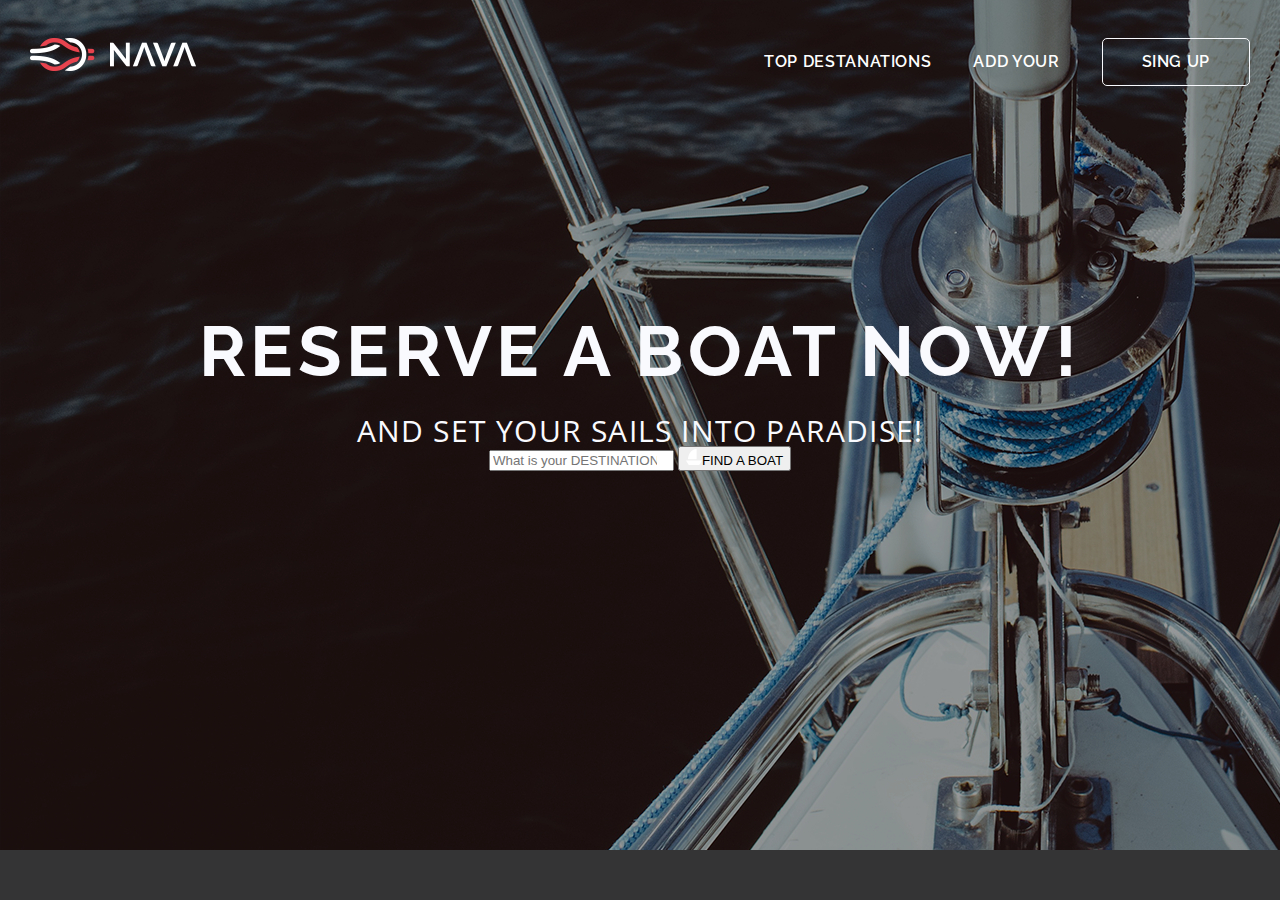
==== hw7/index.html @ 9f4e36a4 "Add images and main-menu to header" ====
<!DOCTYPE html>
<html lang="en">
<head>
  <meta charset="UTF-8">
  <title>Homework7</title>
  <link rel="stylesheet" href="reset.css">
  <link rel="stylesheet" href="style.css">
</head>
<body>
<!-- Header Start -->
<div class="header-wrapper">
  <header>
    <nav class="main-menu">
      <h1><img src="img/logo.png" alt="logo"></h1>
      <ul class="navigation-menu">
        <li><a href="#">top destanations</a></li>
        <li><a href="#">add your</a></li>
        <li><a href="#">sing up</a></li>
      </ul>
    </nav>
  </header>
  <div class="main-buner">
      <h2>RESERVE A BOAT NOW!</h2>
      <p>and set your sails into paradise!</p>
      <form action="#" method="post" class="search-form">
        <label for="search"></label>
        <input id="search" type="search" value="" placeholder="What is your DESTINATION, SAILOR?">
        <button><img src="img/boat.png" alt="">FIND A BOAT</button>
      </form>
  </div>
</div>
</body>
</html>
---- hw7/style.css ----
@import url('https://fonts.googleapis.com/css?family=Open+Sans:400,600,700|Raleway:400,500,600,700');

body {
  background-color: #343435;
  font-family: 'Raleway', sans-serif;
  font-weight: 400;
}

header {
  /*position: absolute;*/
  margin-left: 30px;
  margin-right: 30px;
}

a {
  text-decoration: none;
  text-transform: uppercase;
  color: #fff;
}

/* Header Start */

.header-wrapper {
  /*position: relative;*/
  height: 850px;
  width: 100%;
  background: url("img/header-bg.jpg");
}

.main-menu {
  display: flex;
  justify-content: space-between;
  padding-top: 38px;
}

.navigation-menu li {
  display: inline-block;
  margin-right: 38px;
}

.navigation-menu li:last-of-type {
  margin-right: 0;
  border: 1px solid #f9fafe;
  border-radius: 5px;
  padding: 15px 39px;
}

.navigation-menu li a {
  font-size: 16px;
  font-weight: 600;
  letter-spacing: 0.64px;
}

.main-buner {
  max-width: 897px;
  margin: 230px auto 0;
  text-align: center;
}

.main-buner h2,
.main-buner p {
  color: #f9fafe;
  text-transform: uppercase;
}

.main-buner h2 {
  font-size: 71px;
  font-weight: 700;
  letter-spacing: 4.54px;
  margin-bottom: 29px;
}

.main-buner p {
  font-family: "Open Sans", sans-serif;
  font-size: 30px;
  letter-spacing: 1.2px;
}

.search-form {
  /*position: relative;*/
}

.search-form button {
  /*position: absolute;*/
  /*top: 0;*/
  /*right: 0;*/
}

.container {
  width: 100%;
  margin: 0 auto;
  max-width: 1170px;
}
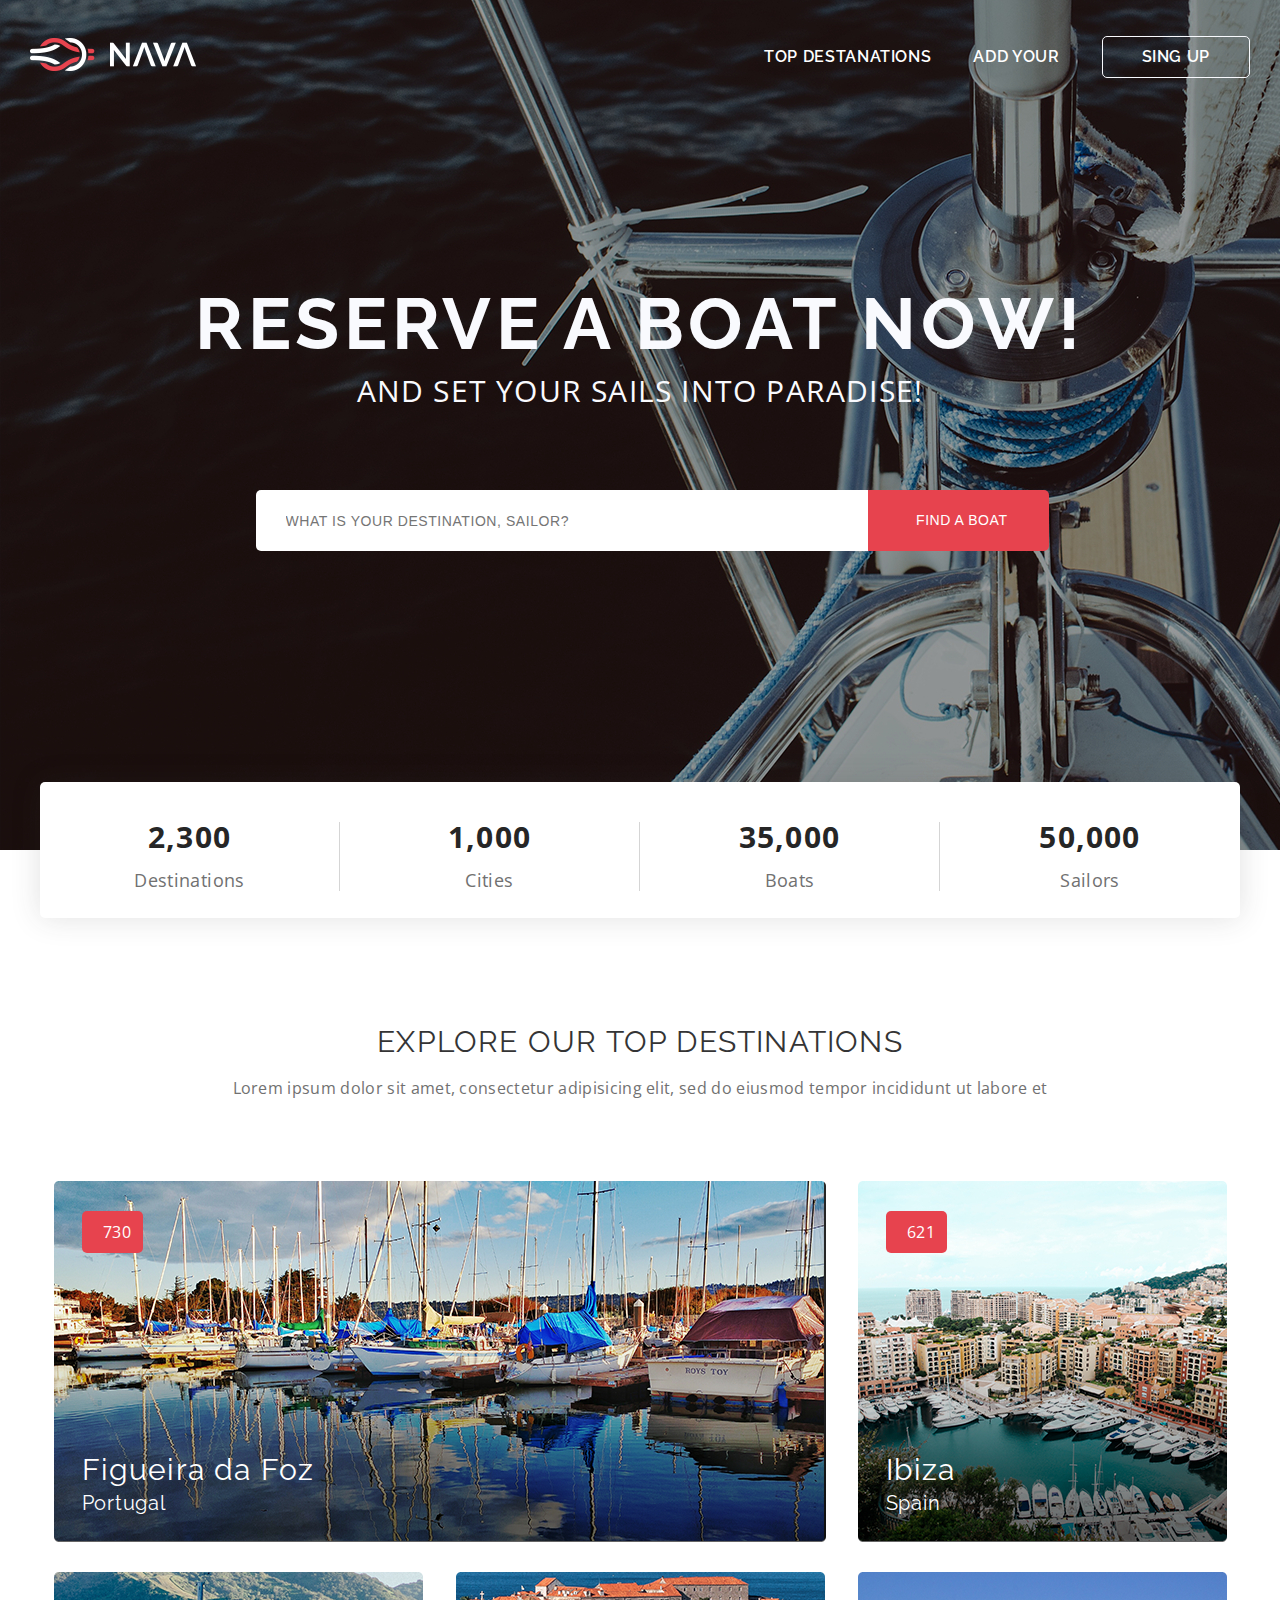
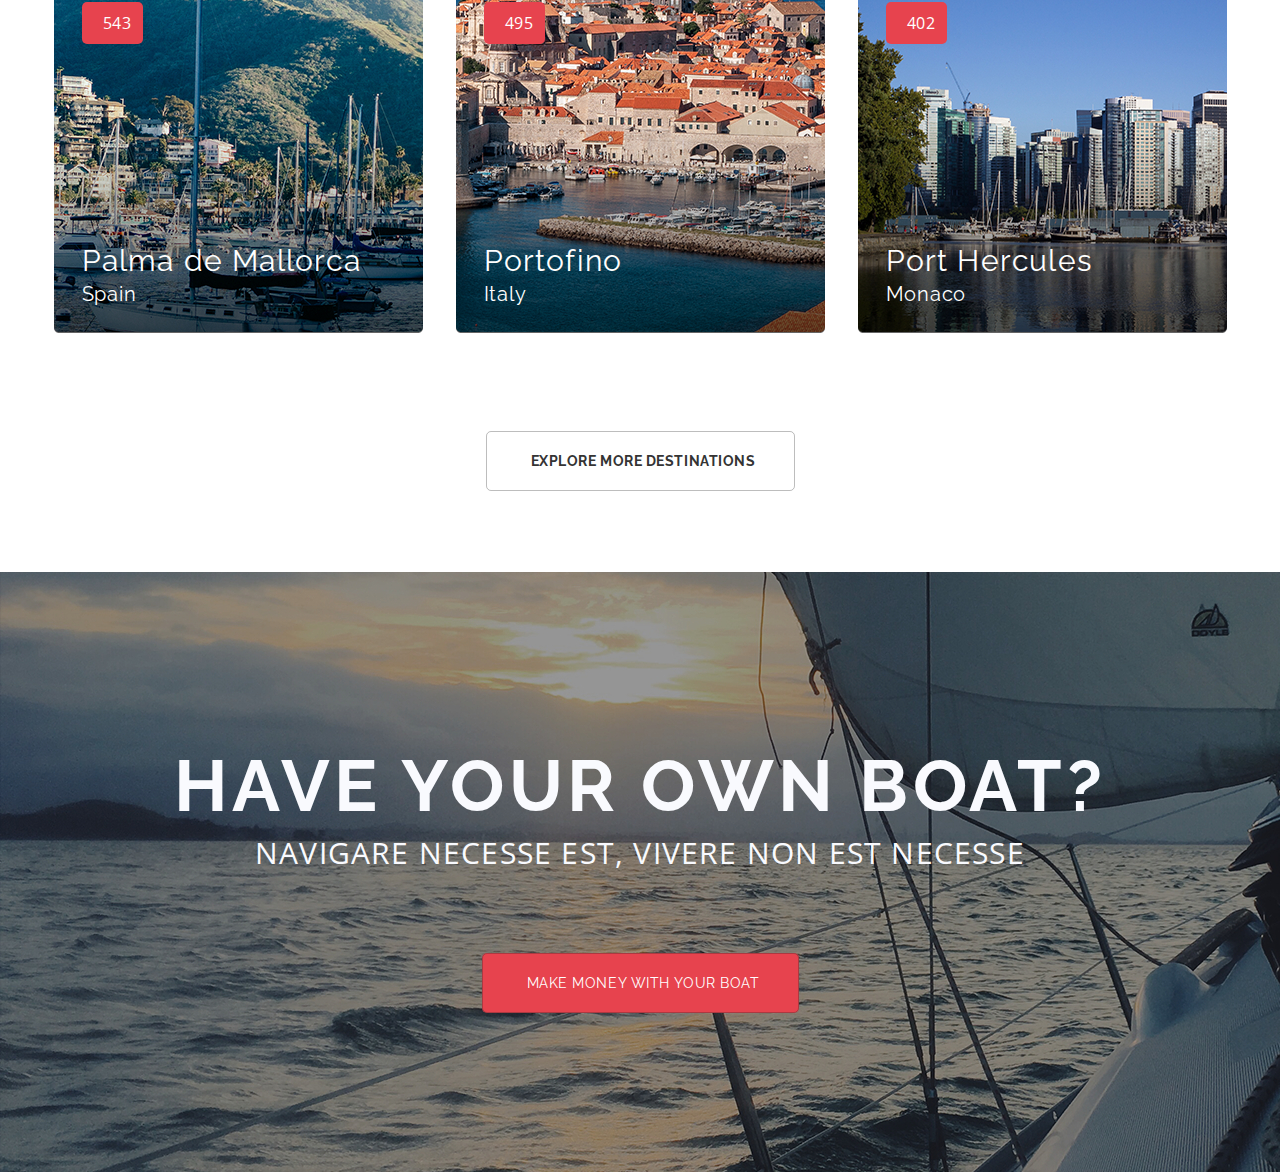
==== commit 541e2710: "Add second-section to main-content" ====
--- a/hw7/index.html
+++ b/hw7/index.html
@@ -5,13 +5,15 @@
   <title>Homework7</title>
   <link rel="stylesheet" href="reset.css">
   <link rel="stylesheet" href="style.css">
+  <link rel="stylesheet" href="https://use.fontawesome.com/releases/v5.5.0/css/all.css"
+        integrity="sha384-B4dIYHKNBt8Bc12p+WXckhzcICo0wtJAoU8YZTY5qE0Id1GSseTk6S+L3BlXeVIU" crossorigin="anonymous">
 </head>
 <body>
 <!-- Header Start -->
 <div class="header-wrapper">
   <header>
     <nav class="main-menu">
-      <h1><img src="img/logo.png" alt="logo"></h1>
+      <h1><a href="#" title="logo"><img src="img/logo.png" alt="logo">Nava</a></h1>
       <ul class="navigation-menu">
         <li><a href="#">top destanations</a></li>
         <li><a href="#">add your</a></li>
@@ -19,15 +21,104 @@
       </ul>
     </nav>
   </header>
-  <div class="main-buner">
-      <h2>RESERVE A BOAT NOW!</h2>
-      <p>and set your sails into paradise!</p>
-      <form action="#" method="post" class="search-form">
-        <label for="search"></label>
-        <input id="search" type="search" value="" placeholder="What is your DESTINATION, SAILOR?">
-        <button><img src="img/boat.png" alt="">FIND A BOAT</button>
-      </form>
+  <div class="buner">
+    <h2>RESERVE A BOAT NOW!</h2>
+    <p>and set your sails into paradise!</p>
+    <form action="#" method="post" class="search-form">
+      <label for="search"></label>
+      <input id="search" type="search" value="" placeholder="What is your DESTINATION, SAILOR?">
+      <button type="submit"><i class="fas fa-ship"></i>FIND A BOAT</button>
+    </form>
   </div>
 </div>
+<!-- Header And -->
+<!-- Maim Start -->
+<main>
+  <div class="statistic-list">
+    <ul class="block">
+      <li>
+        <h3>2,300</h3>
+        <p>Destinations</p>
+      </li>
+      <li>
+        <h3>1,000</h3>
+        <p>Cities</p>
+      </li>
+      <li>
+        <h3>35,000</h3>
+        <p>Boats</p>
+      </li>
+      <li>
+        <h3>50,000</h3>
+        <p>Sailors</p>
+      </li>
+    </ul>
+  </div>
+  <section class="first-section">
+    <div class="container">
+      <h4>EXPLORE OUR TOP DESTINATIONS</h4>
+      <p>Lorem ipsum dolor sit amet, consectetur adipisicing elit, sed do eiusmod tempor incididunt ut labore et</p>
+      <ul>
+        <li>
+          <a href="#"><img src="img/img1.jpg" alt="">
+            <span><i class="fas fa-ship"></i>730</span>
+            <div class="cities-name">
+              <h5>Figueira da Foz</h5>
+              <p>Portugal</p>
+            </div>
+          </a>
+        </li>
+        <li>
+          <a href="#"><img src="img/img2.jpg" alt="">
+            <span><i class="fas fa-ship"></i>621</span>
+            <div class="cities-name">
+              <h5>Ibiza</h5>
+              <p>Spain</p>
+            </div>
+          </a>
+        </li>
+        <li>
+          <a href="#"><img src="img/img3.jpg" alt="">
+            <span><i class="fas fa-ship"></i>543</span>
+            <div class="cities-name">
+              <h5>Palma de Mallorca</h5>
+              <p>Spain</p>
+            </div>
+          </a>
+        </li>
+        <li>
+          <a href="#"><img src="img/img4.jpg" alt="">
+            <span><i class="fas fa-ship"></i>495</span>
+            <div class="cities-name">
+              <h5>Portofino</h5>
+              <p>Italy</p>
+            </div>
+          </a>
+        </li>
+        <li>
+          <a href="#"><img src="img/img5.jpg" alt="">
+            <span><i class="fas fa-ship"></i>402</span>
+            <div class="cities-name">
+              <h5>Port Hercules</h5>
+              <p>Monaco</p>
+            </div>
+          </a>
+        </li>
+      </ul>
+      <div class="link-button">
+        <a href="#" title="EXPLORE MORE DESTINATIONS" class="link">EXPLORE MORE DESTINATIONS</a>
+      </div>
+    </div>
+  </section>
+  <section class="second-section">
+    <div class="buner">
+      <h2>HAVE YOUR OWN BOAT?</h2>
+      <p>navigare necesse est, vivere non est necesse</p>
+      <div class="link-button">
+        <a href="#" title="EXPLORE MORE DESTINATIONS" class="link">Make money with your boat</a>
+      </div>
+    </div>
+  </section>
+</main>
 </body>
 </html>--- a/hw7/style.css
+++ b/hw7/style.css
@@ -1,13 +1,11 @@
 @import url('https://fonts.googleapis.com/css?family=Open+Sans:400,600,700|Raleway:400,500,600,700');
 
 body {
-  background-color: #343435;
   font-family: 'Raleway', sans-serif;
   font-weight: 400;
 }
 
 header {
-  /*position: absolute;*/
   margin-left: 30px;
   margin-right: 30px;
 }
@@ -21,7 +19,6 @@
 /* Header Start */
 
 .header-wrapper {
-  /*position: relative;*/
   height: 850px;
   width: 100%;
   background: url("img/header-bg.jpg");
@@ -30,7 +27,12 @@
 .main-menu {
   display: flex;
   justify-content: space-between;
-  padding-top: 38px;
+  padding-top: 36px;
+}
+
+.main-menu h1 {
+  font-size: 0;
+  margin-top: 2px;
 }
 
 .navigation-menu li {
@@ -42,7 +44,7 @@
   margin-right: 0;
   border: 1px solid #f9fafe;
   border-radius: 5px;
-  padding: 15px 39px;
+  padding: 12px 39px;
 }
 
 .navigation-menu li a {
@@ -51,43 +53,233 @@
   letter-spacing: 0.64px;
 }
 
-.main-buner {
-  max-width: 897px;
-  margin: 230px auto 0;
-  text-align: center;
-}
-
-.main-buner h2,
-.main-buner p {
+.buner {
+  max-width: 945px;
+  margin: 210px auto 0;
+  text-align: center;
   color: #f9fafe;
   text-transform: uppercase;
 }
 
-.main-buner h2 {
-  font-size: 71px;
+.buner h2 {
+  font-size: 72px;
   font-weight: 700;
   letter-spacing: 4.54px;
-  margin-bottom: 29px;
-}
-
-.main-buner p {
-  font-family: "Open Sans", sans-serif;
-  font-size: 30px;
-  letter-spacing: 1.2px;
+  margin-bottom: 16px;
+}
+
+.buner p {
+  font-family: "Open Sans", sans-serif;
+  font-size: 30px;
+  letter-spacing: 1.2px;
+  margin-bottom: 84px;
 }
 
 .search-form {
-  /*position: relative;*/
+  position: relative;
+}
+
+.search-form input {
+  width: 769px;
+  border: none;
+  border-radius: 5px;
+  background-color: #fff;
+  text-transform: uppercase;
+  color: #717171;
+  font-size: 14px;
+  letter-spacing: 0.56px;
+  padding: 23px 0 22px 30px;
 }
 
 .search-form button {
-  /*position: absolute;*/
-  /*top: 0;*/
-  /*right: 0;*/
+  border: none;
+  border-radius: 0 5px 5px 0;
+  background-color: #e7434e;
+  color: #fff;
+  font-size: 14px;
+  text-transform: uppercase;
+  letter-spacing: 0.56px;
+  position: absolute;
+  top: 0;
+  right: 64px;
+  padding: 22px 41px 23px 0;
+}
+
+.search-form button .fa-ship {
+  padding-left: 37px;
+  padding-right: 11px;
+  color: #fff;
+}
+
+/* Header And */
+/* Main Start */
+
+.statistic-list {
+  background-color: #fff;
+}
+
+.statistic-list .block {
+  max-width: 1200px;
+  width: 100%;
+  margin: 0 auto;
+  display: grid;
+  grid-template-columns: 1fr 1fr 1fr 1fr;
+  transform: translateY(-50%);
+  background-color: #fff;
+  text-align: center;
+  box-shadow: 0 0 30px rgba(52, 52, 52, 0.15);
+  border-radius: 5px;
+
+}
+
+.statistic-list .block li {
+  border-right: 1px solid #d5d5d5;
+  margin-top: 40px;
+  margin-bottom: 27px;
+  font-family: "Open Sans", sans-serif;
+}
+
+.statistic-list .block li:last-of-type {
+  border-right: none;
+}
+
+.statistic-list .block h3 {
+  color: #262626;
+  font-size: 30px;
+  font-weight: 700;
+  text-transform: uppercase;
+  letter-spacing: 1.2px;
+  margin-bottom: 17px;
+}
+
+.statistic-list .block p {
+  color: #717171;
+  font-size: 18px;
+  line-height: 22px;
+  letter-spacing: 0.36px;
 }
 
 .container {
   width: 100%;
   margin: 0 auto;
-  max-width: 1170px;
-}
+  max-width: 1173px;
+  /*text-align: center;*/
+}
+
+.first-section h4 {
+  color: #343435;
+  font-size: 30px;
+  text-transform: uppercase;
+  letter-spacing: 1.2px;
+  text-align: center;
+  margin-top: 41px;
+  margin-bottom: 23px;
+}
+
+.first-section p {
+  color: #717171;
+  font-family: "Open Sans", sans-serif;
+  font-size: 16px;
+  letter-spacing: 0.32px;
+  text-align: center;
+  margin-bottom: 85px;
+}
+
+.first-section ul {
+  display: flex;
+  flex-wrap: wrap;
+  justify-content: space-between;
+  margin-bottom: 117px;
+}
+
+.first-section li {
+  position: relative;
+  margin-bottom: 27px;
+}
+
+.first-section li:nth-child(n+3) {
+  margin-bottom: 0;
+}
+
+.first-section span {
+  position: absolute;
+  top: 30px;
+  left: 28px;
+  background-color: #e7434e;
+  padding: 13px 12px 13px 17px;
+  border-radius: 5px;
+  color: #fff;
+  font-family: "Open Sans", sans-serif;
+  font-size: 16px;
+  letter-spacing: 0.64px;
+}
+
+.first-section span i {
+  margin-right: 4px;
+}
+
+.first-section .cities-name {
+  position: absolute;
+  bottom: 32px;
+  left: 28px;
+  color: #fff;
+  text-transform: none;
+}
+
+.first-section .cities-name h5 {
+  font-size: 30px;
+  letter-spacing: 1.2px;
+  margin-bottom: 8px;
+}
+/**/
+.cities-name p {
+  font-size: 20px;
+  letter-spacing: 0.8px;
+  margin-bottom: 0;
+  color: #fff;
+  text-align: left;
+  font-family: 'Raleway', sans-serif;
+}
+
+.link {
+  color: #343434;
+  font-size: 14px;
+  font-weight: 700;
+  letter-spacing: 0.56px;
+  padding: 21px 38px 21px 44px;
+  border-radius: 5px;
+  border: 1px solid rgba(38, 38, 38, 0.3);
+  background-color: #fff;
+}
+
+.link-button {
+  margin: 0 auto 103px auto;
+  text-align: center;
+}
+
+.second-section {
+  height: 600px;
+  width: 100%;
+  background: url("img/main-img.jpg") no-repeat;
+}
+
+.second-section .link {
+  color: #fff;
+  background-color: #e7434e;
+  font-weight: 400;
+}
+
+.second-section .buner {
+  margin: 0 auto;
+  padding-top: 178px;
+}
+
+.second-section p {
+  margin-bottom: 107px;
+}
+
+.second-section .link-button {
+  margin: 0 auto;
+}
+
+
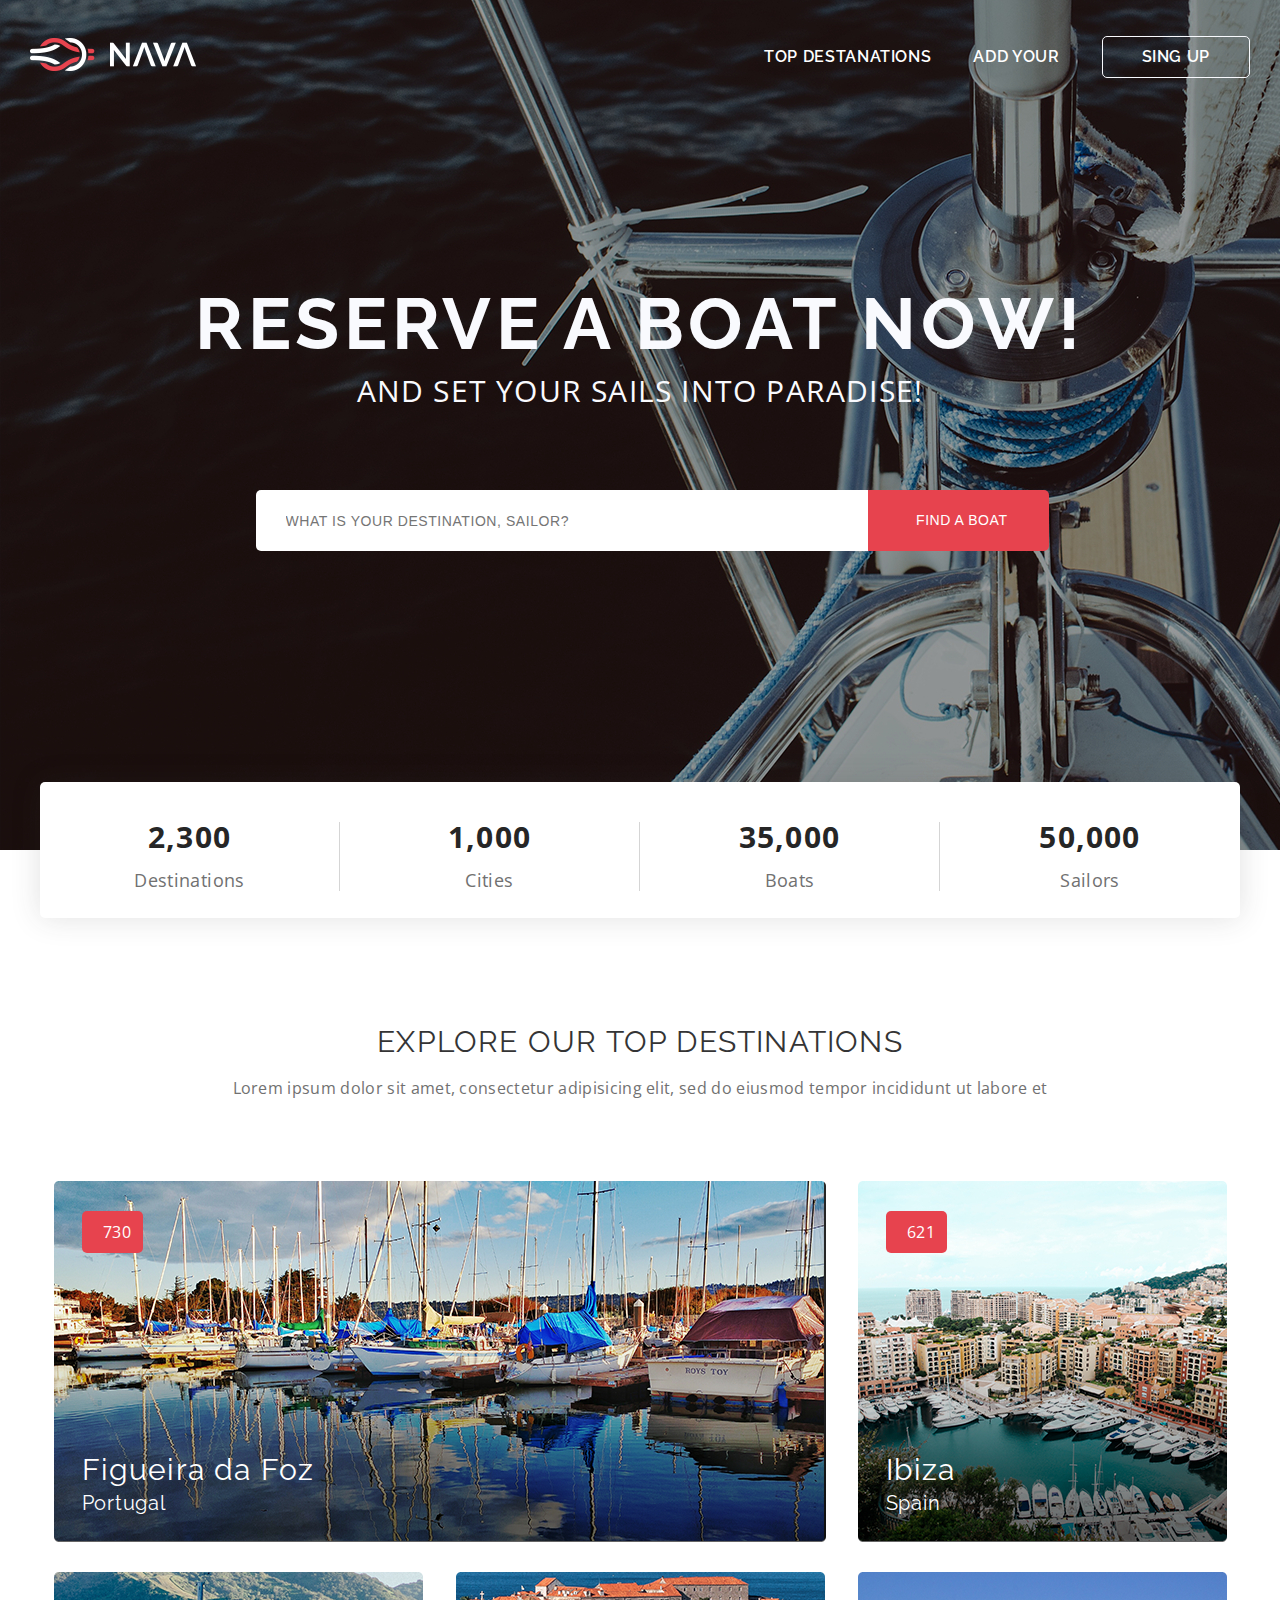
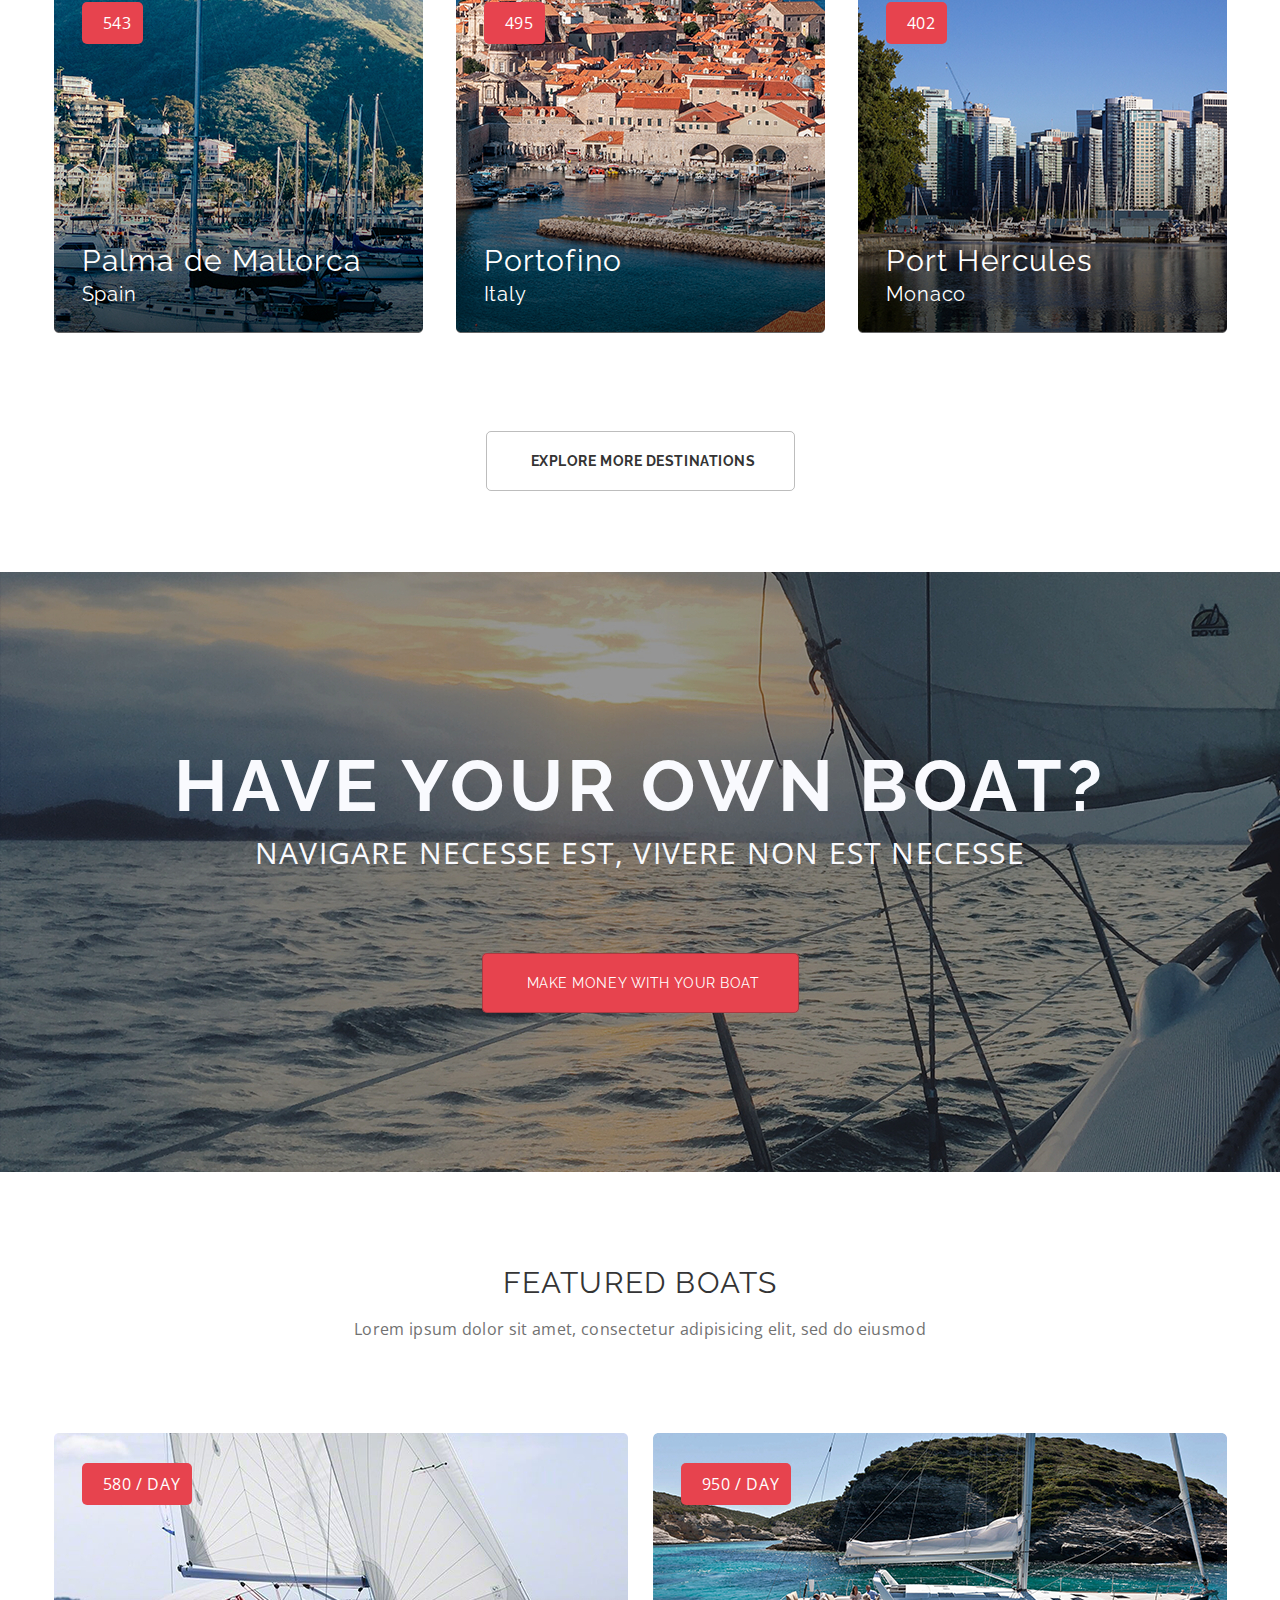
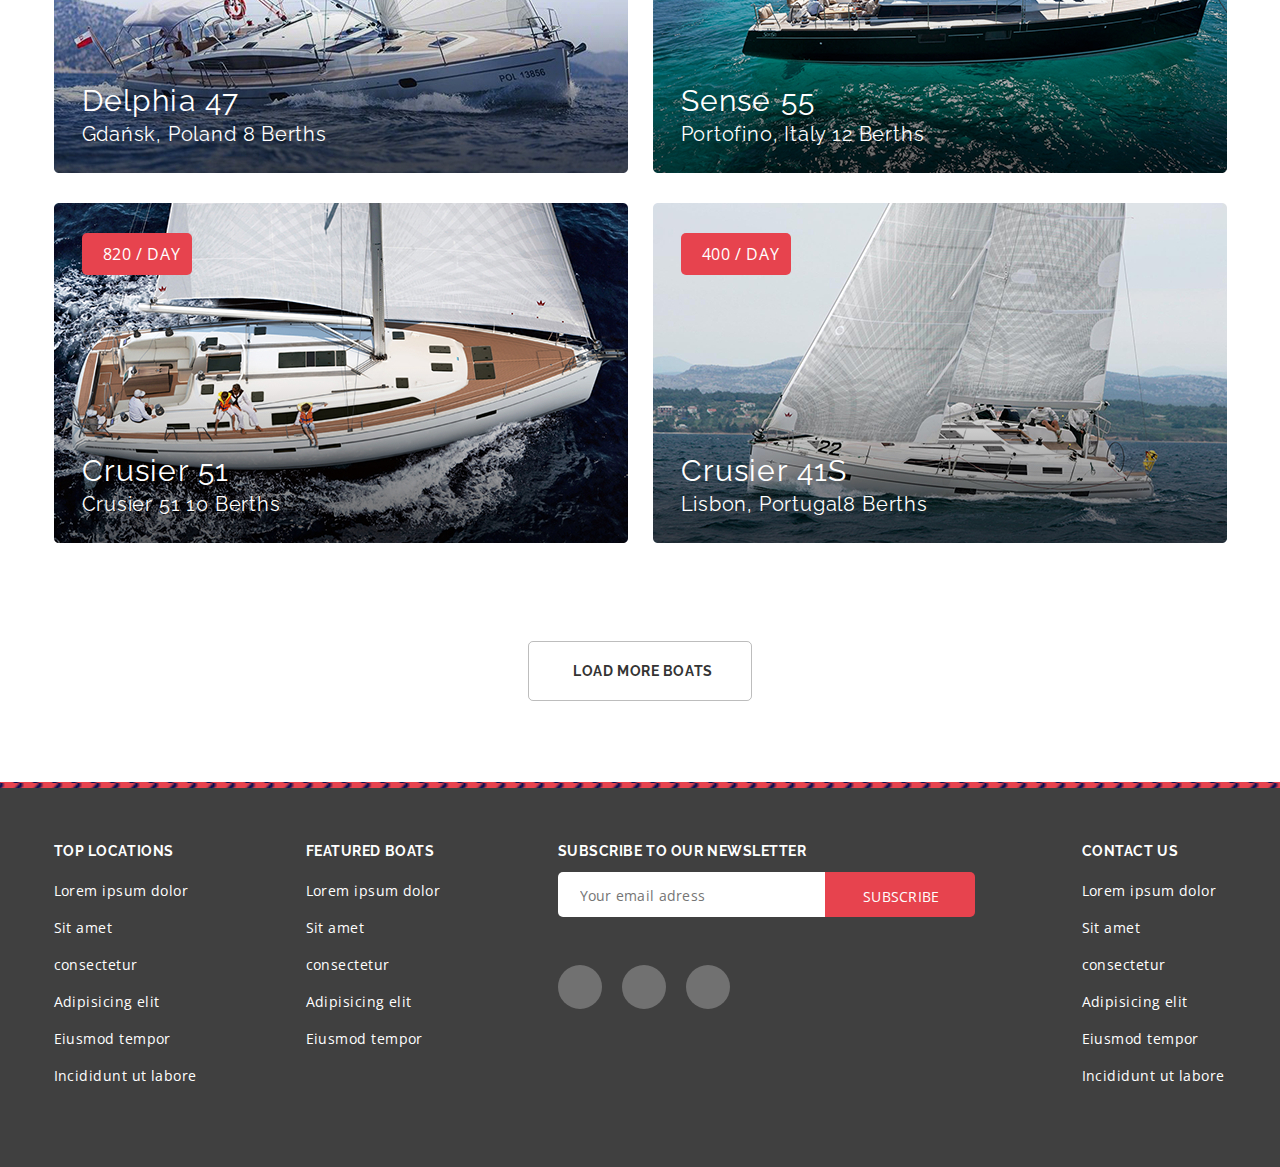
==== commit ac3ac343: "Add footer-content to maket" ====
--- a/hw7/index.html
+++ b/hw7/index.html
@@ -119,6 +119,87 @@
       </div>
     </div>
   </section>
+  <section class="third-section">
+    <div class="container">
+      <h4>FEATURED BOATS</h4>
+      <p class="margin-bottom">Lorem ipsum dolor sit amet, consectetur adipisicing elit, sed do eiusmod</p>
+      <ul>
+        <li>
+          <a href="#"><img src="img/img6.jpg" alt="">
+            <span><i class="fas fa-euro-sign"></i>580 / day </span>
+            <div class="cities-name">
+              <h5>Delphia 47</h5>
+              <p><i class="fas fa-map-marker-alt"></i>Gdańsk, Poland <i class="fas fa-user-alt"></i>8 Berths</p>
+            </div>
+          </a>
+        </li>
+        <li>
+          <a href="#"><img src="img/img7.jpg" alt="">
+            <span><i class="fas fa-euro-sign"></i>950 / day </span>
+            <div class="cities-name">
+              <h5>Sense 55</h5>
+              <p><i class="fas fa-map-marker-alt"></i>Portofino, Italy <i class="fas fa-user-alt"></i>12 Berths</p>
+            </div>
+          </a>
+        </li>
+        <li>
+          <a href="#"><img src="img/img8.jpg" alt="">
+            <span><i class="fas fa-euro-sign"></i>820 / day </span>
+            <div class="cities-name">
+              <h5>Crusier 51</h5>
+              <p><i class="fas fa-map-marker-alt"></i>Crusier 51 <i class="fas fa-user-alt"></i>10 Berths</p>
+            </div>
+          </a>
+        </li>
+        <li>
+          <a href="#"><img src="img/img9.jpg" alt="">
+            <span><i class="fas fa-euro-sign"></i>400 / day </span>
+            <div class="cities-name">
+              <h5>Crusier 41S</h5>
+              <p><i class="fas fa-map-marker-alt"></i>Lisbon, Portugal<i class="fas fa-user-alt"></i>8 Berths</p>
+            </div>
+          </a>
+        </li>
+      </ul>
+      <div class="link-button">
+        <a href="#" title="LOAD MORE BOATS" class="link">LOAD MORE BOATS</a>
+      </div>
+    </div>
+  </section>
 </main>
+<footer>
+  <!--<div class="footer-line"></div>-->
+  <div class="footer-container">
+
+      <ul class="footer-content">
+        <li>
+          <h5>TOP LOCATIONS</h5>
+          <p>Lorem ipsum dolor Sit amet consectetur Adipisicing elit Eiusmod tempor Incididunt ut labore</p>
+        </li>
+        <li>
+          <h5>FEATURED BOATS</h5>
+          <p>Lorem ipsum dolor Sit amet consectetur Adipisicing elit Eiusmod tempor </p>
+        </li>
+        <li>
+          <h5>SUBSCRIBE TO OUR NEWSLETTER</h5>
+          <form action="#" method="get">
+            <label for="email"></label>
+            <input id="email" type="email" placeholder="Your email adress">
+            <button>SUBSCRIBE</button>
+          </form>
+          <ul class="social-network">
+            <li class="facebook"><a href="#" title="Facebook"><i class="fab fa-facebook-f"></i></a></li>
+            <li class="twitter"><a href="#" title="Twitter"><i class="fab fa-twitter"></i></a></li>
+            <li class="google"><a href="#" title="Google"><i class="fab fa-google-plus-g"></i></a></li>
+          </ul>
+        </li>
+        <li>
+          <h5>CONTACT US</h5>
+          <p>Lorem ipsum dolor Sit amet consectetur Adipisicing elit Eiusmod tempor Incididunt ut labore</p>
+        </li>
+      </ul>
+    </div>
+  </div>
+</footer>
 </body>
 </html>--- a/hw7/style.css
+++ b/hw7/style.css
@@ -166,7 +166,7 @@
   /*text-align: center;*/
 }
 
-.first-section h4 {
+.container h4 {
   color: #343435;
   font-size: 30px;
   text-transform: uppercase;
@@ -176,7 +176,7 @@
   margin-bottom: 23px;
 }
 
-.first-section p {
+.container p {
   color: #717171;
   font-family: "Open Sans", sans-serif;
   font-size: 16px;
@@ -185,23 +185,23 @@
   margin-bottom: 85px;
 }
 
-.first-section ul {
+.container ul {
   display: flex;
   flex-wrap: wrap;
   justify-content: space-between;
   margin-bottom: 117px;
 }
 
-.first-section li {
+.container li {
   position: relative;
   margin-bottom: 27px;
 }
 
-.first-section li:nth-child(n+3) {
+.container li:nth-child(n+3) {
   margin-bottom: 0;
 }
 
-.first-section span {
+.container span {
   position: absolute;
   top: 30px;
   left: 28px;
@@ -214,11 +214,11 @@
   letter-spacing: 0.64px;
 }
 
-.first-section span i {
+.container span i {
   margin-right: 4px;
 }
 
-.first-section .cities-name {
+.container .cities-name {
   position: absolute;
   bottom: 32px;
   left: 28px;
@@ -226,7 +226,7 @@
   text-transform: none;
 }
 
-.first-section .cities-name h5 {
+.container .cities-name h5 {
   font-size: 30px;
   letter-spacing: 1.2px;
   margin-bottom: 8px;
@@ -261,6 +261,7 @@
   height: 600px;
   width: 100%;
   background: url("img/main-img.jpg") no-repeat;
+  margin-bottom: 96px;
 }
 
 .second-section .link {
@@ -282,4 +283,115 @@
   margin: 0 auto;
 }
 
-
+.third-section .margin-bottom {
+  margin-bottom: 96px;
+}
+
+/* Main End */
+/* Footer Start */
+
+.footer-container {
+  position: relative;
+  width: 100%;
+  background-color: #404040;
+}
+
+.footer-container:before {
+  background: url("img/fbg.png") no-repeat;
+  height: 100%;
+  width: 100%;
+  content: '';
+  position: absolute;
+  top: 0;
+  left: 0;
+}
+
+.footer-container .footer-content {
+  width: 100%;
+  margin: 0 auto;
+  max-width: 1173px;
+}
+
+.footer-container .footer-content {
+  padding-bottom: 73px;
+  padding-top: 62px;
+  display: flex;
+  justify-content: space-between;
+}
+
+.footer-container .footer-content li {
+ width: 145px;
+}
+
+.footer-container .footer-content li:nth-child(3) {
+  width: 417px;
+}
+
+.footer-container .footer-content h5 {
+  color: #fff;
+  font-size: 14px;
+  font-weight: 700;
+  letter-spacing: 0.56px;
+  margin-bottom: 14px;
+}
+
+.footer-container .footer-content p {
+  color: #fff;
+  font-family: "Open Sans", sans-serif;
+  font-size: 14px;
+  letter-spacing: 0.46px;
+  line-height: 37px;
+}
+
+.footer-container .footer-content form {
+  position: relative;
+}
+
+.footer-container .footer-content form input {
+  border-radius: 5px;
+  background-color: #fff;
+  border: none;
+  color: #717171;
+  font-family: "Open Sans", sans-serif;
+  font-size: 14px;
+  letter-spacing: 0.28px;
+  padding: 14px 155px 12px 22px;
+}
+
+
+.footer-container .footer-content form button {
+  position: absolute;
+  top: 0;
+  right: 0;
+  border: none;
+  border-radius: 0 5px 5px 0;
+  background-color: #e7434e;
+  color: #fff;
+  font-family: "Open Sans", sans-serif;
+  font-size: 14px;
+  letter-spacing: 0.28px;
+  padding: 15px 35px 11px 38px;
+}
+
+.footer-content .social-network {
+  padding-bottom: 0;
+  padding-top: 48px;
+}
+
+.social-network .facebook a,
+.social-network .twitter a,
+.social-network .google a {
+  display: inline-block;
+  border-radius: 50%;
+  width: 44px;
+  height: 44px;
+  background-color: #717171;
+  text-align: center;
+  line-height: 42px;
+  font-size: 20px;
+}
+
+.social-network li {
+  display: inline;
+  margin-right: 16px;
+}
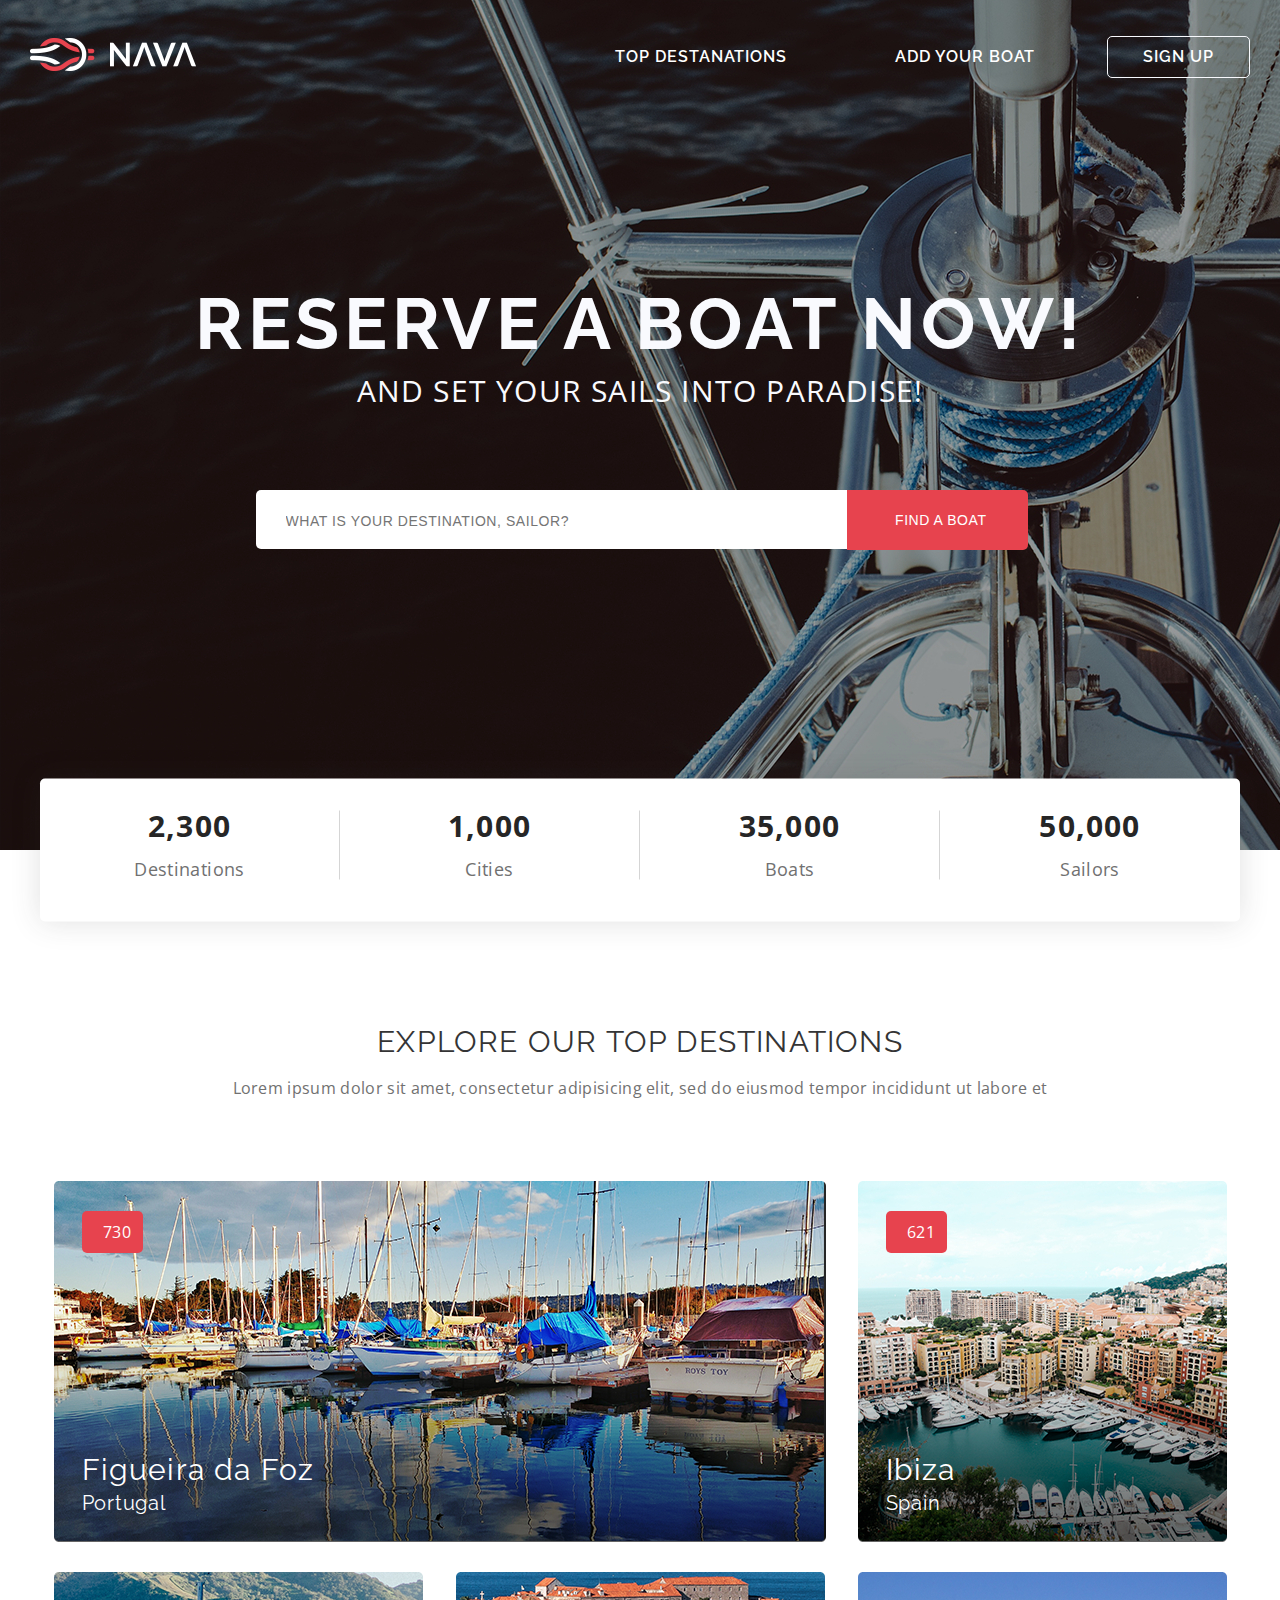
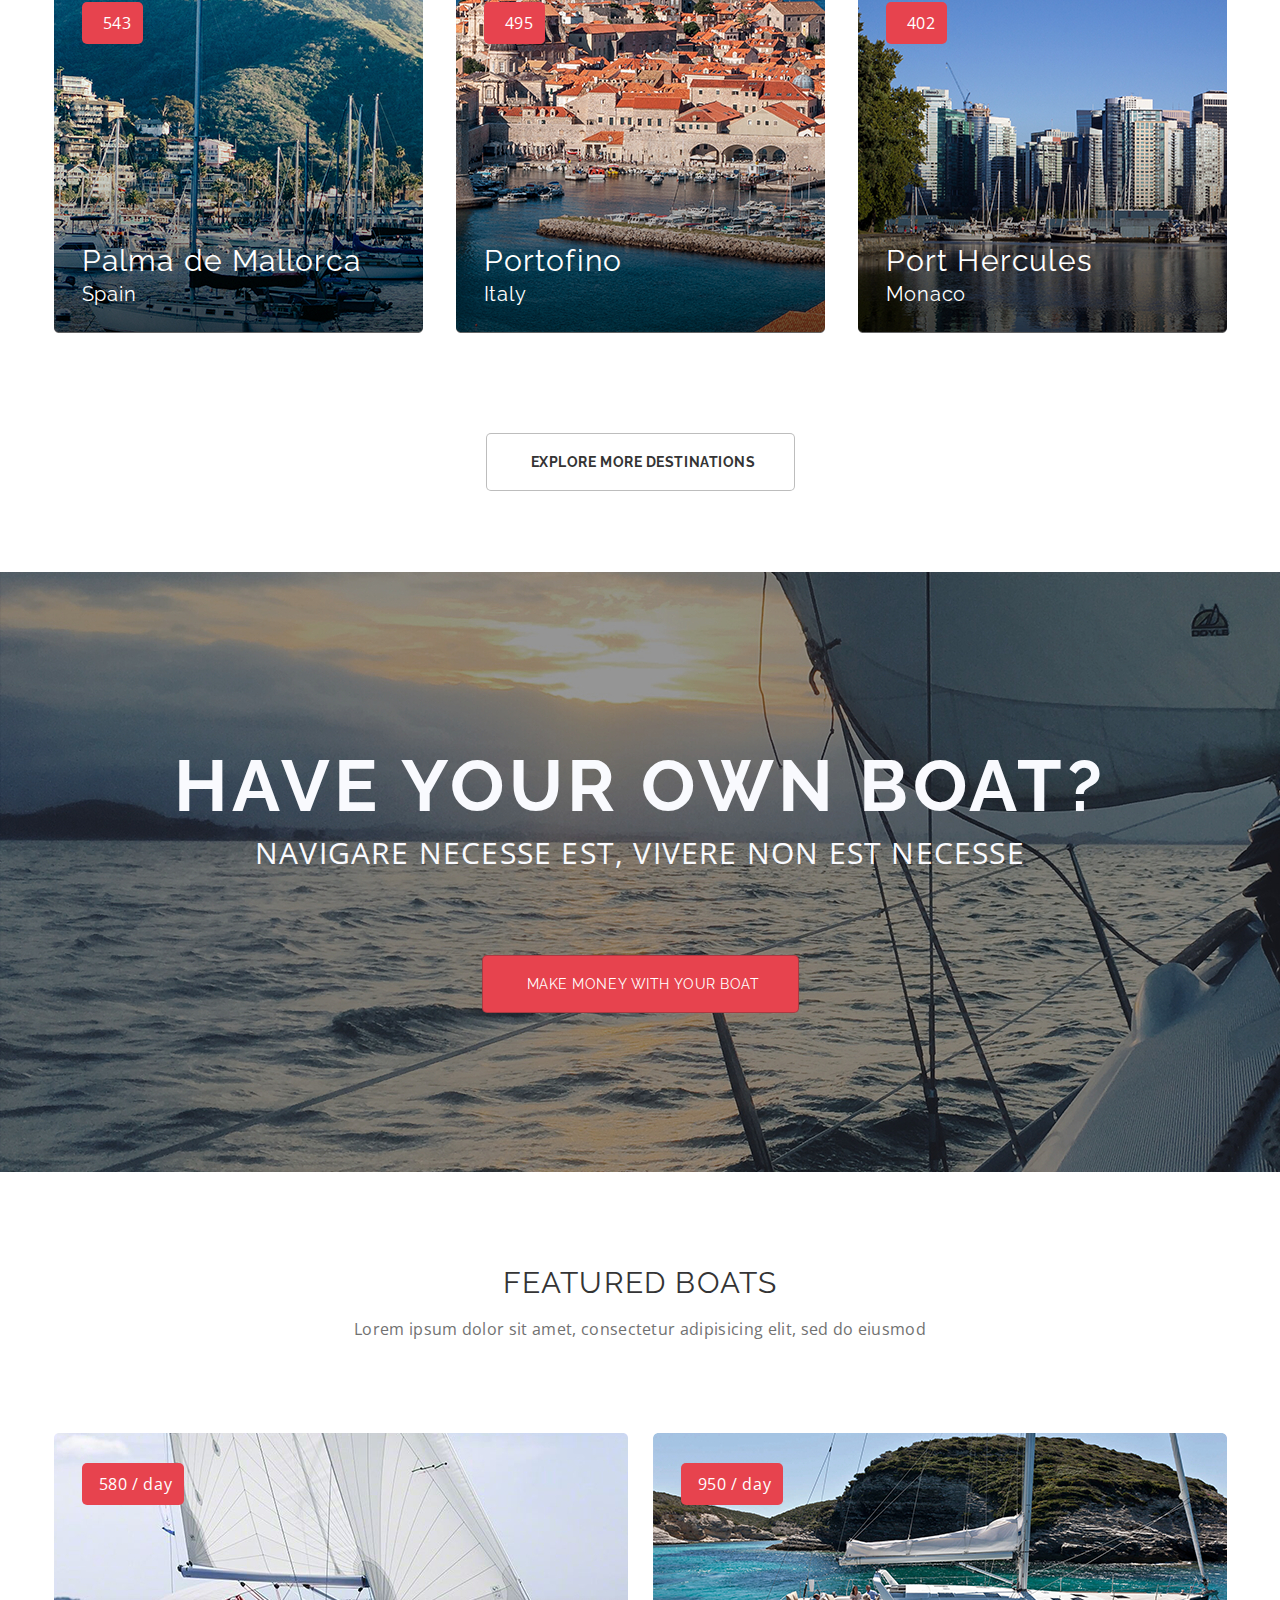
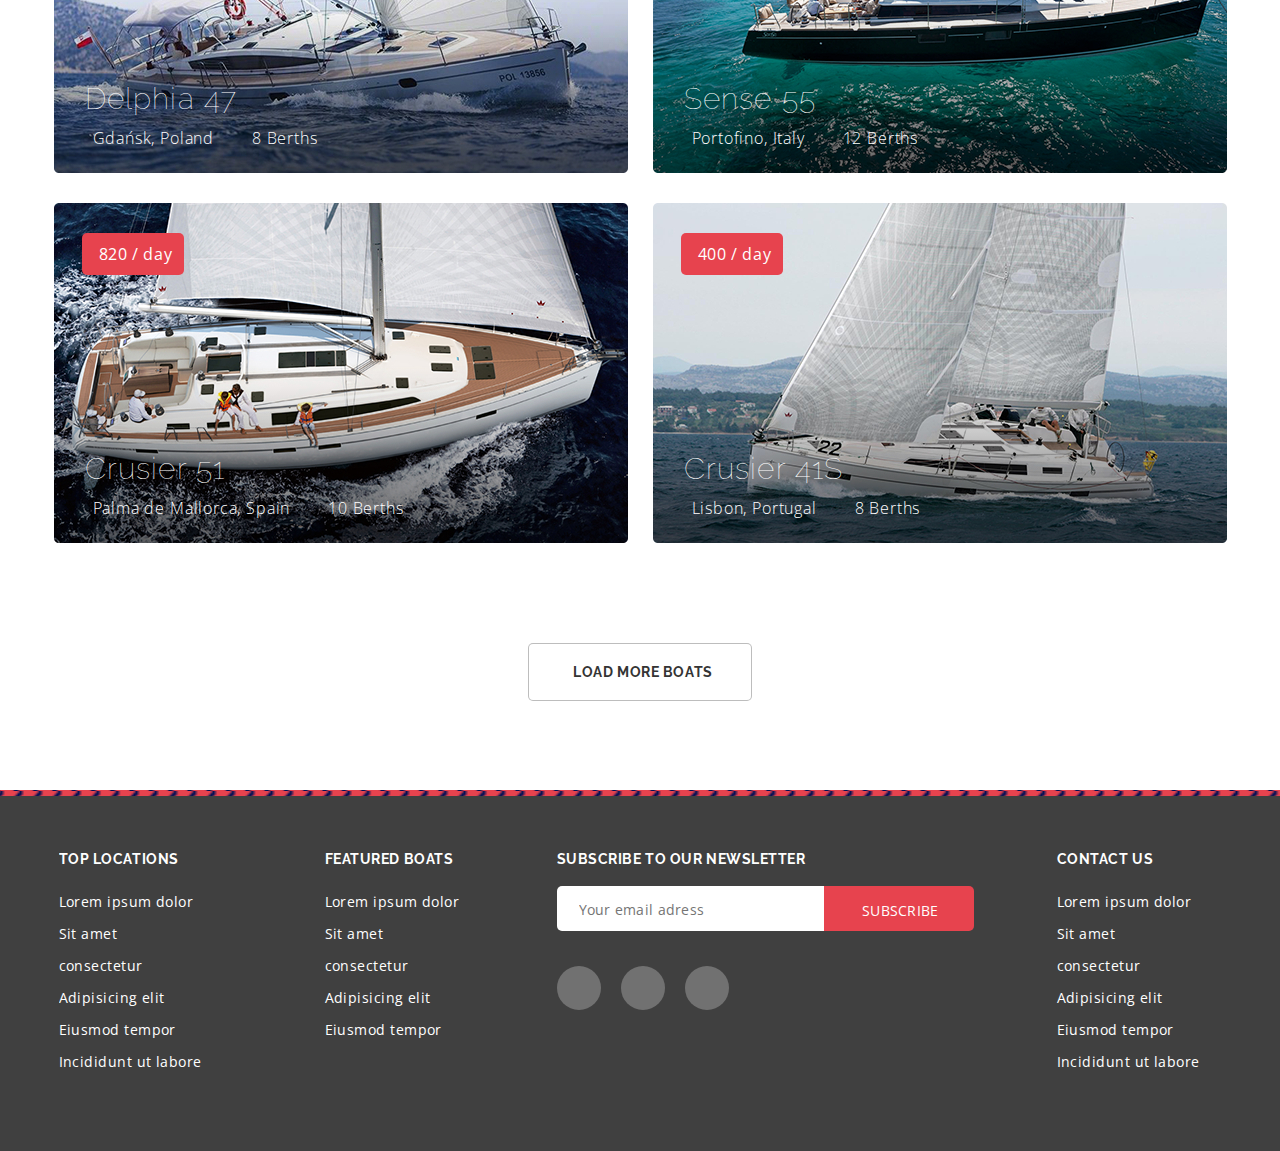
==== commit 246daaf8: "Add hover-effect for some elements" ====
--- a/hw7/index.html
+++ b/hw7/index.html
@@ -16,8 +16,8 @@
       <h1><a href="#" title="logo"><img src="img/logo.png" alt="logo">Nava</a></h1>
       <ul class="navigation-menu">
         <li><a href="#">top destanations</a></li>
-        <li><a href="#">add your</a></li>
-        <li><a href="#">sing up</a></li>
+        <li><a href="#">add your boat</a></li>
+        <li><a href="#">sign up</a></li>
       </ul>
     </nav>
   </header>
@@ -57,14 +57,14 @@
   <section class="first-section">
     <div class="container">
       <h4>EXPLORE OUR TOP DESTINATIONS</h4>
-      <p>Lorem ipsum dolor sit amet, consectetur adipisicing elit, sed do eiusmod tempor incididunt ut labore et</p>
+      <p class="some-text">Lorem ipsum dolor sit amet, consectetur adipisicing elit, sed do eiusmod tempor incididunt ut labore et</p>
       <ul>
         <li>
           <a href="#"><img src="img/img1.jpg" alt="">
             <span><i class="fas fa-ship"></i>730</span>
             <div class="cities-name">
               <h5>Figueira da Foz</h5>
-              <p>Portugal</p>
+              <p class="country">Portugal</p>
             </div>
           </a>
         </li>
@@ -73,7 +73,7 @@
             <span><i class="fas fa-ship"></i>621</span>
             <div class="cities-name">
               <h5>Ibiza</h5>
-              <p>Spain</p>
+              <p class="country">Spain</p>
             </div>
           </a>
         </li>
@@ -82,7 +82,7 @@
             <span><i class="fas fa-ship"></i>543</span>
             <div class="cities-name">
               <h5>Palma de Mallorca</h5>
-              <p>Spain</p>
+              <p class="country">Spain</p>
             </div>
           </a>
         </li>
@@ -91,7 +91,7 @@
             <span><i class="fas fa-ship"></i>495</span>
             <div class="cities-name">
               <h5>Portofino</h5>
-              <p>Italy</p>
+              <p class="country">Italy</p>
             </div>
           </a>
         </li>
@@ -100,7 +100,7 @@
             <span><i class="fas fa-ship"></i>402</span>
             <div class="cities-name">
               <h5>Port Hercules</h5>
-              <p>Monaco</p>
+              <p class="country">Monaco</p>
             </div>
           </a>
         </li>
@@ -122,66 +122,68 @@
   <section class="third-section">
     <div class="container">
       <h4>FEATURED BOATS</h4>
-      <p class="margin-bottom">Lorem ipsum dolor sit amet, consectetur adipisicing elit, sed do eiusmod</p>
+      <p class="margin-bottom some-text">Lorem ipsum dolor sit amet, consectetur adipisicing elit, sed do eiusmod</p>
       <ul>
         <li>
           <a href="#"><img src="img/img6.jpg" alt="">
-            <span><i class="fas fa-euro-sign"></i>580 / day </span>
-            <div class="cities-name">
+            <span><i class="fas fa-euro-sign"></i>580 / day</span>
+            <div class="cities-name info">
               <h5>Delphia 47</h5>
-              <p><i class="fas fa-map-marker-alt"></i>Gdańsk, Poland <i class="fas fa-user-alt"></i>8 Berths</p>
+              <p><i class="fas fa-map-marker-alt"></i>Gdańsk, Poland</p>
+              <p><i class="fas fa-user-friends"></i>8 Berths</p>
             </div>
           </a>
         </li>
         <li>
           <a href="#"><img src="img/img7.jpg" alt="">
-            <span><i class="fas fa-euro-sign"></i>950 / day </span>
-            <div class="cities-name">
+            <span><i class="fas fa-euro-sign"></i>950 / day</span>
+            <div class="cities-name info">
               <h5>Sense 55</h5>
-              <p><i class="fas fa-map-marker-alt"></i>Portofino, Italy <i class="fas fa-user-alt"></i>12 Berths</p>
+              <p><i class="fas fa-map-marker-alt"></i>Portofino, Italy</p>
+              <p><i class="fas fa-user-friends"></i>12 Berths</p>
             </div>
           </a>
         </li>
         <li>
           <a href="#"><img src="img/img8.jpg" alt="">
-            <span><i class="fas fa-euro-sign"></i>820 / day </span>
-            <div class="cities-name">
+            <span><i class="fas fa-euro-sign"></i>820 / day</span>
+            <div class="cities-name info">
               <h5>Crusier 51</h5>
-              <p><i class="fas fa-map-marker-alt"></i>Crusier 51 <i class="fas fa-user-alt"></i>10 Berths</p>
+              <p><i class="fas fa-map-marker-alt"></i>Palma de Mallorca, Spain</p>
+              <p><i class="fas fa-user-friends"></i>10 Berths</p>
             </div>
           </a>
         </li>
         <li>
           <a href="#"><img src="img/img9.jpg" alt="">
-            <span><i class="fas fa-euro-sign"></i>400 / day </span>
-            <div class="cities-name">
+            <span><i class="fas fa-euro-sign"></i>400 / day</span>
+            <div class="cities-name info">
               <h5>Crusier 41S</h5>
-              <p><i class="fas fa-map-marker-alt"></i>Lisbon, Portugal<i class="fas fa-user-alt"></i>8 Berths</p>
-            </div>
-          </a>
-        </li>
-      </ul>
-      <div class="link-button">
+              <p><i class="fas fa-map-marker-alt"></i>Lisbon, Portugal</p>
+              <p><i class="fas fa-user-friends"></i>8 Berths</p>
+            </div>
+          </a>
+        </li>
+      </ul>
+      <div class="link-boat">
         <a href="#" title="LOAD MORE BOATS" class="link">LOAD MORE BOATS</a>
       </div>
     </div>
   </section>
 </main>
 <footer>
-  <!--<div class="footer-line"></div>-->
   <div class="footer-container">
-
       <ul class="footer-content">
-        <li>
-          <h5>TOP LOCATIONS</h5>
+        <li class="location">
+          <h6>TOP LOCATIONS</h6>
           <p>Lorem ipsum dolor Sit amet consectetur Adipisicing elit Eiusmod tempor Incididunt ut labore</p>
         </li>
-        <li>
-          <h5>FEATURED BOATS</h5>
+        <li class="boat">
+          <h6>FEATURED BOATS</h6>
           <p>Lorem ipsum dolor Sit amet consectetur Adipisicing elit Eiusmod tempor </p>
         </li>
-        <li>
-          <h5>SUBSCRIBE TO OUR NEWSLETTER</h5>
+        <li class="letter">
+          <h6>SUBSCRIBE TO OUR NEWSLETTER</h6>
           <form action="#" method="get">
             <label for="email"></label>
             <input id="email" type="email" placeholder="Your email adress">
@@ -193,13 +195,12 @@
             <li class="google"><a href="#" title="Google"><i class="fab fa-google-plus-g"></i></a></li>
           </ul>
         </li>
-        <li>
-          <h5>CONTACT US</h5>
+        <li class="contact">
+          <h6>CONTACT US</h6>
           <p>Lorem ipsum dolor Sit amet consectetur Adipisicing elit Eiusmod tempor Incididunt ut labore</p>
         </li>
       </ul>
     </div>
-  </div>
 </footer>
 </body>
 </html>--- a/hw7/style.css
+++ b/hw7/style.css
@@ -1,4 +1,4 @@
-@import url('https://fonts.googleapis.com/css?family=Open+Sans:400,600,700|Raleway:400,500,600,700');
+@import url('https://fonts.googleapis.com/css?family=Open+Sans:300,400,600,700,800|Raleway:300,400,500,600,700');
 
 body {
   font-family: 'Raleway', sans-serif;
@@ -14,6 +14,10 @@
   text-decoration: none;
   text-transform: uppercase;
   color: #fff;
+}
+
+img:hover {
+  opacity: 0.5;
 }
 
 /* Header Start */
@@ -28,6 +32,9 @@
   display: flex;
   justify-content: space-between;
   padding-top: 36px;
+  max-width: 1491px;
+  text-align: center;
+  margin: 0 auto;
 }
 
 .main-menu h1 {
@@ -37,20 +44,30 @@
 
 .navigation-menu li {
   display: inline-block;
-  margin-right: 38px;
+  margin-right: 32px;
+  border: 1px solid rgba(255, 255, 255, 0);
 }
 
 .navigation-menu li:last-of-type {
   margin-right: 0;
   border: 1px solid #f9fafe;
   border-radius: 5px;
-  padding: 12px 39px;
 }
 
 .navigation-menu li a {
   font-size: 16px;
   font-weight: 600;
-  letter-spacing: 0.64px;
+  letter-spacing: 0.94px;
+  padding: 12px 35px;
+  display: block;
+}
+
+.navigation-menu li:hover {
+  border-color: #e7434e;
+}
+
+.navigation-menu a:hover {
+  color: #e7434e;
 }
 
 .buner {
@@ -88,7 +105,7 @@
   color: #717171;
   font-size: 14px;
   letter-spacing: 0.56px;
-  padding: 23px 0 22px 30px;
+  padding: 23px 0 20px 30px;
 }
 
 .search-form button {
@@ -101,8 +118,12 @@
   letter-spacing: 0.56px;
   position: absolute;
   top: 0;
-  right: 64px;
-  padding: 22px 41px 23px 0;
+  right: 85px;
+  padding: 22px 41px 22px 0;
+}
+
+.search-form button:hover {
+  background-color: #005253;
 }
 
 .search-form button .fa-ship {
@@ -134,8 +155,8 @@
 
 .statistic-list .block li {
   border-right: 1px solid #d5d5d5;
-  margin-top: 40px;
-  margin-bottom: 27px;
+  margin-top: 32px;
+  margin-bottom: 42px;
   font-family: "Open Sans", sans-serif;
 }
 
@@ -172,11 +193,11 @@
   text-transform: uppercase;
   letter-spacing: 1.2px;
   text-align: center;
-  margin-top: 41px;
+  margin-top: 34px;
   margin-bottom: 23px;
 }
 
-.container p {
+.container .some-text {
   color: #717171;
   font-family: "Open Sans", sans-serif;
   font-size: 16px;
@@ -189,16 +210,12 @@
   display: flex;
   flex-wrap: wrap;
   justify-content: space-between;
-  margin-bottom: 117px;
+  margin-bottom: 70px;
 }
 
 .container li {
   position: relative;
   margin-bottom: 27px;
-}
-
-.container li:nth-child(n+3) {
-  margin-bottom: 0;
 }
 
 .container span {
@@ -211,10 +228,11 @@
   color: #fff;
   font-family: "Open Sans", sans-serif;
   font-size: 16px;
+  text-transform: lowercase;
   letter-spacing: 0.64px;
 }
 
-.container span i {
+.container span .fa-ship {
   margin-right: 4px;
 }
 
@@ -232,16 +250,16 @@
   margin-bottom: 8px;
 }
 /**/
-.cities-name p {
+.cities-name .country {
   font-size: 20px;
   letter-spacing: 0.8px;
-  margin-bottom: 0;
   color: #fff;
   text-align: left;
   font-family: 'Raleway', sans-serif;
 }
 
 .link {
+  display: inline-block;
   color: #343434;
   font-size: 14px;
   font-weight: 700;
@@ -252,8 +270,13 @@
   background-color: #fff;
 }
 
+.link:hover {
+  background-color: #15255e;
+  color: #fff;
+}
+
 .link-button {
-  margin: 0 auto 103px auto;
+  margin: 0 auto 81px auto;
   text-align: center;
 }
 
@@ -270,13 +293,18 @@
   font-weight: 400;
 }
 
+.second-section .link:hover {
+  background-color: #fff;
+  color: #000;
+}
+
 .second-section .buner {
   margin: 0 auto;
   padding-top: 178px;
 }
 
 .second-section p {
-  margin-bottom: 107px;
+  margin-bottom: 87px;
 }
 
 .second-section .link-button {
@@ -285,6 +313,47 @@
 
 .third-section .margin-bottom {
   margin-bottom: 96px;
+}
+
+.third-section .info {
+  position: absolute;
+  bottom: 29px;
+  left: 31px;
+  color: #fff;
+  text-transform: none;
+}
+
+.third-section .info h5 {
+  font-size: 30px;
+  font-weight: 100;
+  letter-spacing: 1.2px;
+  margin-bottom: 16px;
+}
+
+.third-section .info p {
+  display: inline-block;
+  font-family: "Open Sans", sans-serif;
+  font-size: 16px;
+  font-weight: 100;
+  letter-spacing: 0.82px;
+  margin-right: 24px;
+}
+
+.third-section .info p:last-child {
+  margin-right: 0;
+}
+
+.third-section .info .fa-map-marker-alt {
+  margin-right: 8px;
+}
+
+.third-section .info .fa-user-friends {
+  margin-right: 10px;
+}
+
+.third-section .link-boat {
+  text-align: center;
+  margin: 0 auto 89px auto;
 }
 
 /* Main End */
@@ -309,30 +378,39 @@
 .footer-container .footer-content {
   width: 100%;
   margin: 0 auto;
-  max-width: 1173px;
-}
-
-.footer-container .footer-content {
+  max-width: 1163px;
   padding-bottom: 73px;
   padding-top: 62px;
-  display: flex;
-  justify-content: space-between;
-}
-
-.footer-container .footer-content li {
- width: 145px;
-}
-
-.footer-container .footer-content li:nth-child(3) {
+overflow: hidden;
+}
+
+.footer-container .footer-content .location,
+.footer-container .footer-content .boat,
+.footer-container .footer-content .contact {
+  width: 145px;
+  float: left;
+}
+
+.footer-container .footer-content .location {
+  margin-right: 121px;
+}
+
+.footer-container .footer-content .boat {
+  margin-right: 87px;
+}
+
+.footer-container .footer-content .letter {
   width: 417px;
-}
-
-.footer-container .footer-content h5 {
+  margin-right: 83px;
+  float: left;
+}
+
+.footer-container .footer-content h6 {
   color: #fff;
   font-size: 14px;
   font-weight: 700;
   letter-spacing: 0.56px;
-  margin-bottom: 14px;
+  margin-bottom: 20px;
 }
 
 .footer-container .footer-content p {
@@ -340,7 +418,7 @@
   font-family: "Open Sans", sans-serif;
   font-size: 14px;
   letter-spacing: 0.46px;
-  line-height: 37px;
+  line-height: 32px;
 }
 
 .footer-container .footer-content form {
@@ -373,9 +451,12 @@
   padding: 15px 35px 11px 38px;
 }
 
+.footer-container .footer-content form button:hover {
+  background-color: #005253;
+}
+
 .footer-content .social-network {
-  padding-bottom: 0;
-  padding-top: 48px;
+  padding-top: 35px;
 }
 
 .social-network .facebook a,
@@ -391,7 +472,11 @@
   font-size: 20px;
 }
 
-.social-network li {
+.social-network .facebook,
+.social-network .twitter,
+.social-network .google {
   display: inline;
+  width: 44px;
   margin-right: 16px;
-}
+  float: none;
+}
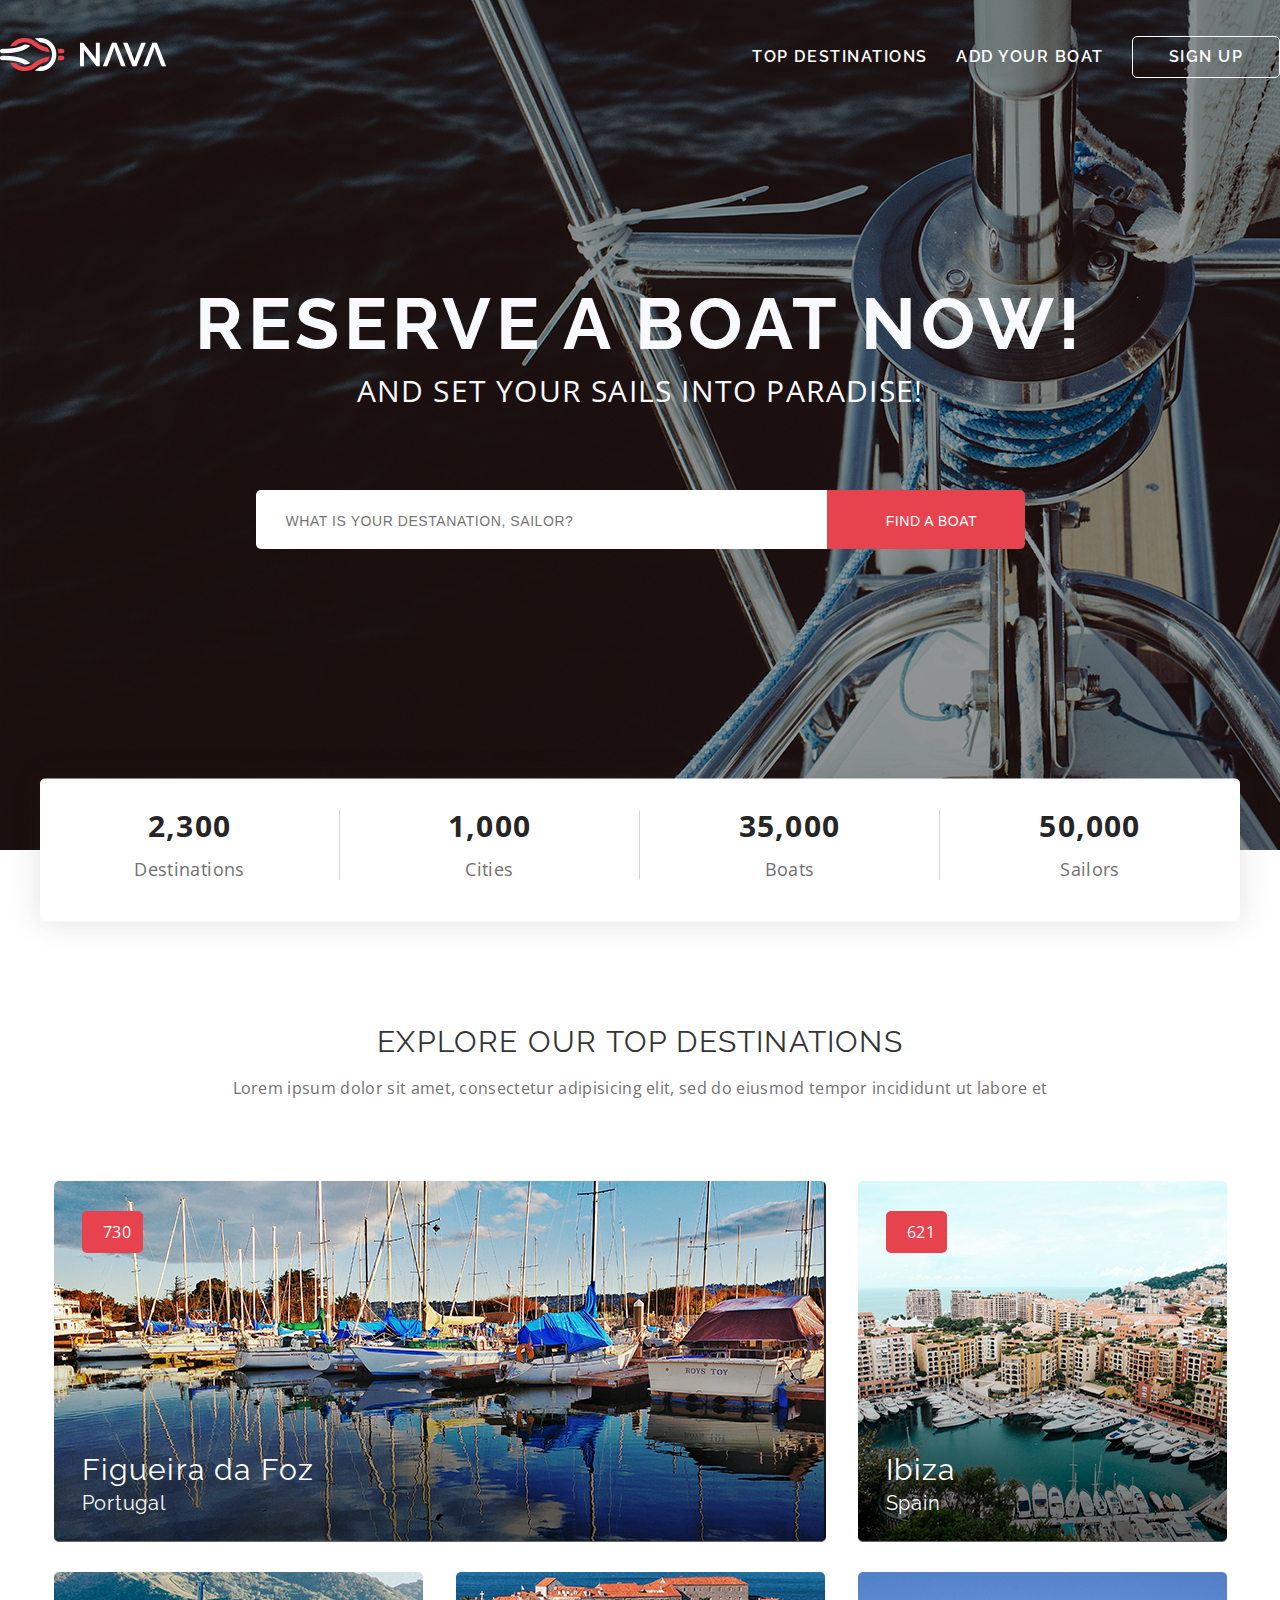
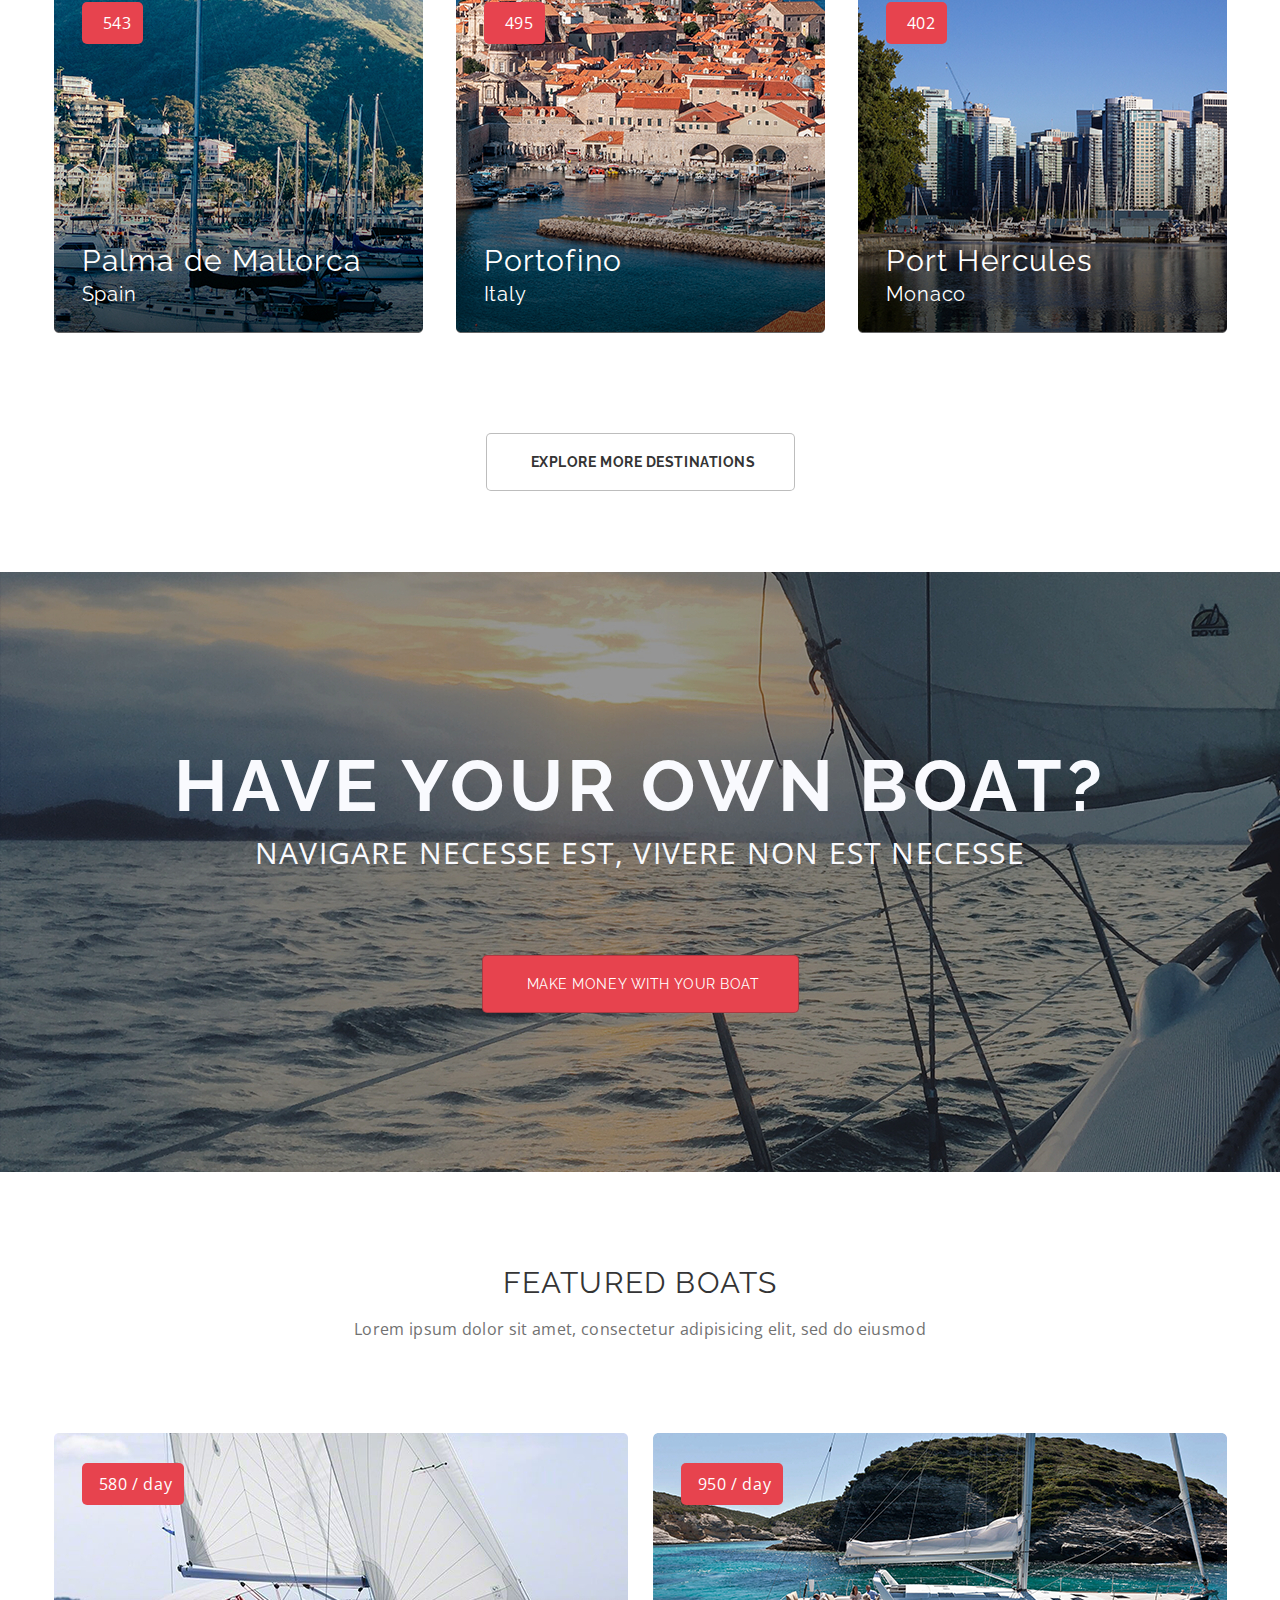
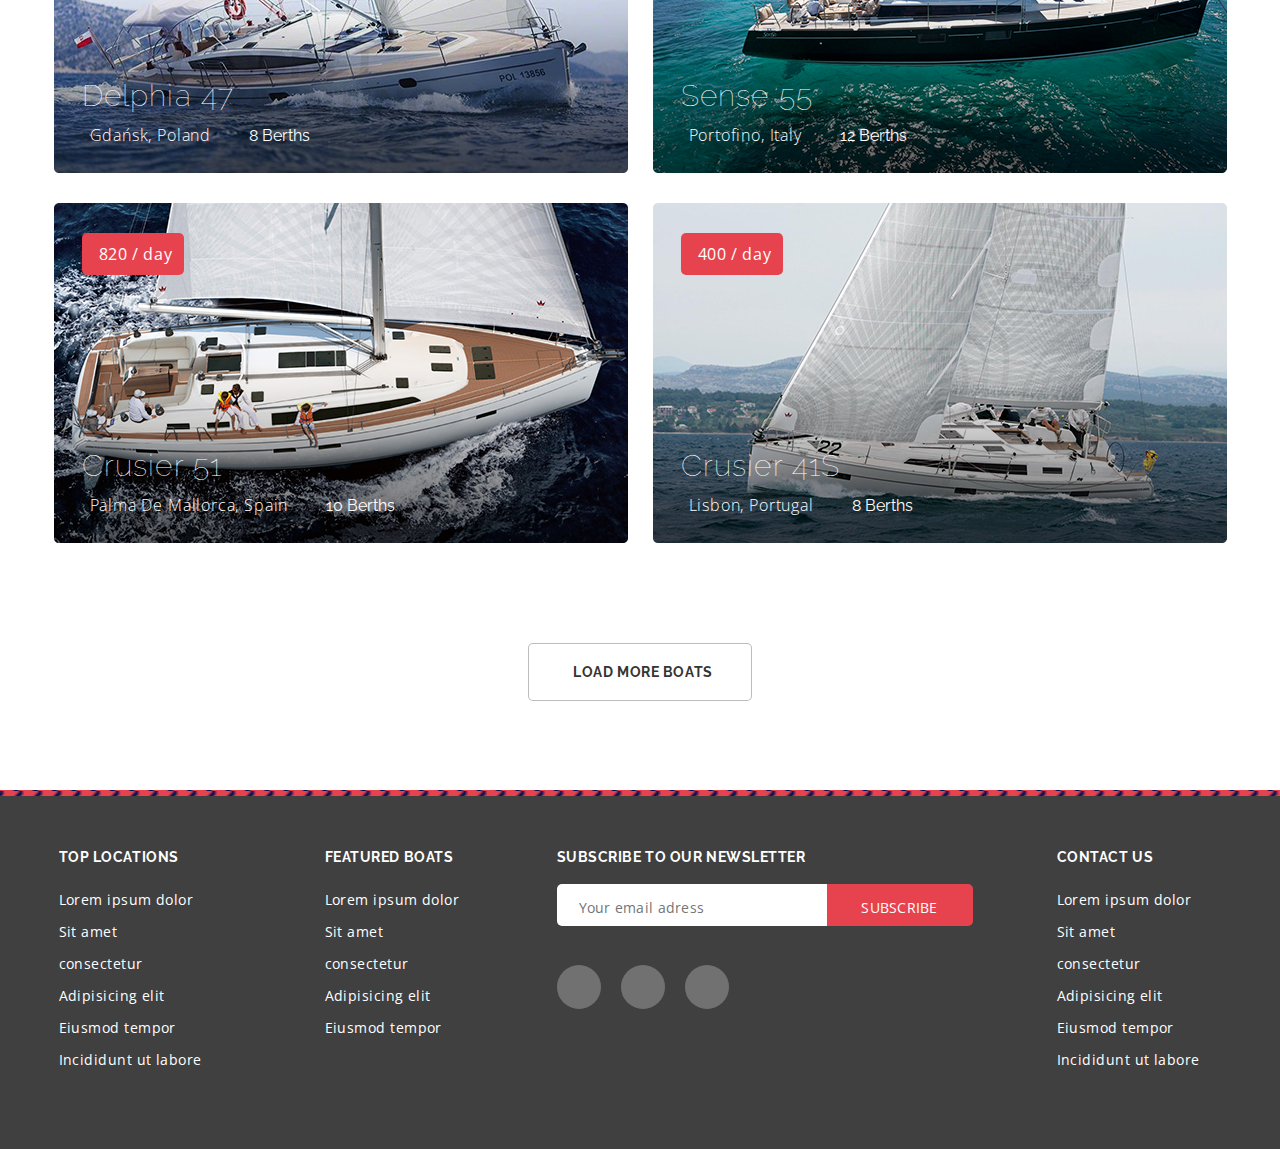
==== commit 76c03fbd: "Code refactor, style fix and check code on validator" ====
--- a/hw7/index.html
+++ b/hw7/index.html
@@ -1,7 +1,7 @@
 <!DOCTYPE html>
 <html lang="en">
 <head>
-  <meta charset="UTF-8">
+  <meta charset="utf-8">
   <title>Homework7</title>
   <link rel="stylesheet" href="reset.css">
   <link rel="stylesheet" href="style.css">
@@ -13,21 +13,22 @@
 <div class="header-wrapper">
   <header>
     <nav class="main-menu">
-      <h1><a href="#" title="logo"><img src="img/logo.png" alt="logo">Nava</a></h1>
+      <h1>
+        <a href="#" title="logo"><img src="img/logo.png" alt="logo">Nava</a>
+      </h1>
       <ul class="navigation-menu">
-        <li><a href="#">top destanations</a></li>
-        <li><a href="#">add your boat</a></li>
-        <li><a href="#">sign up</a></li>
+        <li><a href="#" title="top destinations">Top destinations</a></li>
+        <li><a href="#" title="add your boat">Add your boat</a></li>
+        <li><a href="#" title="sign up">Sign up</a></li>
       </ul>
     </nav>
   </header>
-  <div class="buner">
-    <h2>RESERVE A BOAT NOW!</h2>
-    <p>and set your sails into paradise!</p>
+  <div class="banner">
+    <h2>Reserve a boat now!</h2>
+    <p>And set your sails into paradise!</p>
     <form action="#" method="post" class="search-form">
-      <label for="search"></label>
-      <input id="search" type="search" value="" placeholder="What is your DESTINATION, SAILOR?">
-      <button type="submit"><i class="fas fa-ship"></i>FIND A BOAT</button>
+      <input type="search" value="" placeholder="What is your destanation, sailor?">
+      <button type="submit"><i class="fas fa-ship"></i>Find a boat</button>
     </form>
   </div>
 </div>
@@ -54,153 +55,184 @@
       </li>
     </ul>
   </div>
-  <section class="first-section">
+  <section class="plate-section">
     <div class="container">
-      <h4>EXPLORE OUR TOP DESTINATIONS</h4>
-      <p class="some-text">Lorem ipsum dolor sit amet, consectetur adipisicing elit, sed do eiusmod tempor incididunt ut labore et</p>
+      <h4>Explore our top destinations</h4>
+      <p class="description">Lorem ipsum dolor sit amet, consectetur adipisicing elit, sed do eiusmod tempor incididunt
+        ut labore et</p>
       <ul>
         <li>
-          <a href="#"><img src="img/img1.jpg" alt="">
-            <span><i class="fas fa-ship"></i>730</span>
-            <div class="cities-name">
-              <h5>Figueira da Foz</h5>
-              <p class="country">Portugal</p>
-            </div>
-          </a>
-        </li>
-        <li>
-          <a href="#"><img src="img/img2.jpg" alt="">
-            <span><i class="fas fa-ship"></i>621</span>
-            <div class="cities-name">
-              <h5>Ibiza</h5>
-              <p class="country">Spain</p>
-            </div>
-          </a>
-        </li>
-        <li>
-          <a href="#"><img src="img/img3.jpg" alt="">
-            <span><i class="fas fa-ship"></i>543</span>
-            <div class="cities-name">
-              <h5>Palma de Mallorca</h5>
-              <p class="country">Spain</p>
-            </div>
-          </a>
-        </li>
-        <li>
-          <a href="#"><img src="img/img4.jpg" alt="">
-            <span><i class="fas fa-ship"></i>495</span>
-            <div class="cities-name">
-              <h5>Portofino</h5>
-              <p class="country">Italy</p>
-            </div>
-          </a>
-        </li>
-        <li>
-          <a href="#"><img src="img/img5.jpg" alt="">
-            <span><i class="fas fa-ship"></i>402</span>
-            <div class="cities-name">
-              <h5>Port Hercules</h5>
-              <p class="country">Monaco</p>
-            </div>
-          </a>
+          <a href="#" title="Portugal">
+            <img src="img/img1.jpg" alt="Portugal">
+          </a>
+          <span><i class="fas fa-ship"></i>730</span>
+          <div class="cities-name">
+            <h5>Figueira da Foz</h5>
+            <p class="country">Portugal</p>
+          </div>
+        </li>
+        <li>
+          <a href="#" title="Spain">
+            <img src="img/img2.jpg" alt="Spain">
+          </a>
+          <span><i class="fas fa-ship"></i>621</span>
+          <div class="cities-name">
+            <h5>Ibiza</h5>
+            <p class="country">Spain</p>
+          </div>
+        </li>
+        <li>
+          <a href="#" title="Spain">
+            <img src="img/img3.jpg" alt="Spain">
+          </a>
+          <span><i class="fas fa-ship"></i>543</span>
+          <div class="cities-name">
+            <h5>Palma de Mallorca</h5>
+            <p class="country">Spain</p>
+          </div>
+        </li>
+        <li>
+          <a href="#" title="Italy">
+            <img src="img/img4.jpg" alt="Italy">
+          </a>
+          <span><i class="fas fa-ship"></i>495</span>
+          <div class="cities-name">
+            <h5>Portofino</h5>
+            <p class="country">Italy</p>
+          </div>
+        </li>
+        <li>
+          <a href="#" title="Monaco">
+            <img src="img/img5.jpg" alt="Monaco">
+          </a>
+          <span><i class="fas fa-ship"></i>402</span>
+          <div class="cities-name">
+            <h5>Port Hercules</h5>
+            <p class="country">Monaco</p>
+          </div>
         </li>
       </ul>
       <div class="link-button">
-        <a href="#" title="EXPLORE MORE DESTINATIONS" class="link">EXPLORE MORE DESTINATIONS</a>
+        <a href="#" title="explore more destinations" class="link">Explore more destinations</a>
       </div>
     </div>
   </section>
   <section class="second-section">
-    <div class="buner">
-      <h2>HAVE YOUR OWN BOAT?</h2>
-      <p>navigare necesse est, vivere non est necesse</p>
+    <div class="banner">
+      <h2>Have your own boat?</h2>
+      <p>Navigare necesse est, vivere non est necesse</p>
       <div class="link-button">
-        <a href="#" title="EXPLORE MORE DESTINATIONS" class="link">Make money with your boat</a>
+        <a href="#" title="Make money with your boat" class="link">Make money with your boat</a>
       </div>
     </div>
   </section>
-  <section class="third-section">
+  <section class="third-section plate-section">
     <div class="container">
-      <h4>FEATURED BOATS</h4>
-      <p class="margin-bottom some-text">Lorem ipsum dolor sit amet, consectetur adipisicing elit, sed do eiusmod</p>
+      <h4>Featured boats</h4>
+      <p class="margin-bottom description">Lorem ipsum dolor sit amet, consectetur adipisicing elit, sed do eiusmod</p>
       <ul>
         <li>
-          <a href="#"><img src="img/img6.jpg" alt="">
-            <span><i class="fas fa-euro-sign"></i>580 / day</span>
-            <div class="cities-name info">
-              <h5>Delphia 47</h5>
-              <p><i class="fas fa-map-marker-alt"></i>Gdańsk, Poland</p>
-              <p><i class="fas fa-user-friends"></i>8 Berths</p>
-            </div>
-          </a>
-        </li>
-        <li>
-          <a href="#"><img src="img/img7.jpg" alt="">
-            <span><i class="fas fa-euro-sign"></i>950 / day</span>
-            <div class="cities-name info">
-              <h5>Sense 55</h5>
-              <p><i class="fas fa-map-marker-alt"></i>Portofino, Italy</p>
-              <p><i class="fas fa-user-friends"></i>12 Berths</p>
-            </div>
-          </a>
-        </li>
-        <li>
-          <a href="#"><img src="img/img8.jpg" alt="">
-            <span><i class="fas fa-euro-sign"></i>820 / day</span>
-            <div class="cities-name info">
-              <h5>Crusier 51</h5>
-              <p><i class="fas fa-map-marker-alt"></i>Palma de Mallorca, Spain</p>
-              <p><i class="fas fa-user-friends"></i>10 Berths</p>
-            </div>
-          </a>
-        </li>
-        <li>
-          <a href="#"><img src="img/img9.jpg" alt="">
-            <span><i class="fas fa-euro-sign"></i>400 / day</span>
-            <div class="cities-name info">
-              <h5>Crusier 41S</h5>
-              <p><i class="fas fa-map-marker-alt"></i>Lisbon, Portugal</p>
-              <p><i class="fas fa-user-friends"></i>8 Berths</p>
-            </div>
-          </a>
+          <a href="#" title="Poland">
+            <img src="img/img6.jpg" alt="Poland">
+          </a>
+          <span><i class="fas fa-euro-sign"></i>580 / day</span>
+          <div class="cities-name">
+            <h5>Delphia 47</h5>
+            <p>
+              <a href="#" title="Poland">
+                <i class="fas fa-map-marker-alt"></i>Gdańsk, Poland
+              </a>
+            </p>
+            <p><i class="fas fa-user-friends"></i>8 Berths</p>
+          </div>
+        </li>
+        <li>
+          <a href="#" title="Italy">
+            <img src="img/img7.jpg" alt="Italy">
+          </a>
+          <span><i class="fas fa-euro-sign"></i>950 / day</span>
+          <div class="cities-name">
+            <h5>Sense 55</h5>
+            <p>
+              <a href="#" title="Italy">
+                <i class="fas fa-map-marker-alt"></i>Portofino, Italy
+              </a>
+            </p>
+            <p><i class="fas fa-user-friends"></i>12 Berths</p>
+          </div>
+        </li>
+        <li>
+          <a href="#" title="Spain">
+            <img src="img/img8.jpg" alt="Spain">
+          </a>
+          <span><i class="fas fa-euro-sign"></i>820 / day</span>
+          <div class="cities-name">
+            <h5>Crusier 51</h5>
+            <p>
+              <a href="#" title="Spain">
+                <i class="fas fa-map-marker-alt"></i>Palma de Mallorca, Spain
+              </a>
+            </p>
+            <p><i class="fas fa-user-friends"></i>10 Berths</p>
+          </div>
+        </li>
+        <li>
+          <a href="#" title="Portugal">
+            <img src="img/img9.jpg" alt="Portugal">
+          </a>
+          <span><i class="fas fa-euro-sign"></i>400 / day</span>
+          <div class="cities-name">
+            <h5>Crusier 41S</h5>
+            <p>
+              <a href="#" title="Portugal">
+                <i class="fas fa-map-marker-alt"></i>Lisbon, Portugal
+              </a>
+            </p>
+            <p><i class="fas fa-user-friends"></i>8 Berths</p>
+          </div>
         </li>
       </ul>
       <div class="link-boat">
-        <a href="#" title="LOAD MORE BOATS" class="link">LOAD MORE BOATS</a>
+        <a href="#" title="Load more boats" class="link">Load more boats</a>
       </div>
     </div>
   </section>
 </main>
 <footer>
   <div class="footer-container">
-      <ul class="footer-content">
-        <li class="location">
-          <h6>TOP LOCATIONS</h6>
-          <p>Lorem ipsum dolor Sit amet consectetur Adipisicing elit Eiusmod tempor Incididunt ut labore</p>
-        </li>
-        <li class="boat">
-          <h6>FEATURED BOATS</h6>
-          <p>Lorem ipsum dolor Sit amet consectetur Adipisicing elit Eiusmod tempor </p>
-        </li>
-        <li class="letter">
-          <h6>SUBSCRIBE TO OUR NEWSLETTER</h6>
-          <form action="#" method="get">
-            <label for="email"></label>
-            <input id="email" type="email" placeholder="Your email adress">
-            <button>SUBSCRIBE</button>
-          </form>
-          <ul class="social-network">
-            <li class="facebook"><a href="#" title="Facebook"><i class="fab fa-facebook-f"></i></a></li>
-            <li class="twitter"><a href="#" title="Twitter"><i class="fab fa-twitter"></i></a></li>
-            <li class="google"><a href="#" title="Google"><i class="fab fa-google-plus-g"></i></a></li>
-          </ul>
-        </li>
-        <li class="contact">
-          <h6>CONTACT US</h6>
-          <p>Lorem ipsum dolor Sit amet consectetur Adipisicing elit Eiusmod tempor Incididunt ut labore</p>
-        </li>
-      </ul>
-    </div>
+    <ul class="footer-content">
+      <li class="location">
+        <h6>Top locations</h6>
+        <p>Lorem ipsum dolor Sit amet consectetur Adipisicing elit Eiusmod tempor Incididunt ut labore</p>
+      </li>
+      <li class="boat">
+        <h6>Featured boats</h6>
+        <p>Lorem ipsum dolor Sit amet consectetur Adipisicing elit Eiusmod tempor </p>
+      </li>
+      <li class="letter">
+        <h6>Subscribe to our newsletter</h6>
+        <form action="#" method="get">
+          <input type="email" placeholder="Your email adress">
+          <button>Subscribe</button>
+        </form>
+        <ul class="social-network">
+          <li>
+            <a href="#" title="Facebook"><i class="fab fa-facebook-f"></i></a>
+          </li>
+          <li>
+            <a href="#" title="Twitter"><i class="fab fa-twitter"></i></a>
+          </li>
+          <li>
+            <a href="#" title="Google"><i class="fab fa-google-plus-g"></i></a>
+          </li>
+        </ul>
+      </li>
+      <li class="contact">
+        <h6>Contact us</h6>
+        <p>Lorem ipsum dolor Sit amet consectetur Adipisicing elit Eiusmod tempor Incididunt ut labore</p>
+      </li>
+    </ul>
+  </div>
 </footer>
 </body>
 </html>--- a/hw7/style.css
+++ b/hw7/style.css
@@ -5,19 +5,10 @@
   font-weight: 400;
 }
 
-header {
-  margin-left: 30px;
-  margin-right: 30px;
-}
-
 a {
   text-decoration: none;
   text-transform: uppercase;
   color: #fff;
-}
-
-img:hover {
-  opacity: 0.5;
 }
 
 /* Header Start */
@@ -32,7 +23,7 @@
   display: flex;
   justify-content: space-between;
   padding-top: 36px;
-  max-width: 1491px;
+  max-width: 1496px;
   text-align: center;
   margin: 0 auto;
 }
@@ -44,11 +35,11 @@
 
 .navigation-menu li {
   display: inline-block;
-  margin-right: 32px;
-  border: 1px solid rgba(255, 255, 255, 0);
+  margin-right: 24px;
 }
 
 .navigation-menu li:last-of-type {
+  width: 146px;
   margin-right: 0;
   border: 1px solid #f9fafe;
   border-radius: 5px;
@@ -57,8 +48,8 @@
 .navigation-menu li a {
   font-size: 16px;
   font-weight: 600;
-  letter-spacing: 0.94px;
-  padding: 12px 35px;
+  letter-spacing: 1.54px;
+  padding: 12px 0;
   display: block;
 }
 
@@ -66,11 +57,11 @@
   border-color: #e7434e;
 }
 
-.navigation-menu a:hover {
+.navigation-menu li:hover a {
   color: #e7434e;
 }
 
-.buner {
+.banner {
   max-width: 945px;
   margin: 210px auto 0;
   text-align: center;
@@ -78,34 +69,30 @@
   text-transform: uppercase;
 }
 
-.buner h2 {
+.banner h2 {
   font-size: 72px;
   font-weight: 700;
   letter-spacing: 4.54px;
   margin-bottom: 16px;
 }
 
-.buner p {
+.banner p {
   font-family: "Open Sans", sans-serif;
   font-size: 30px;
   letter-spacing: 1.2px;
   margin-bottom: 84px;
 }
 
-.search-form {
-  position: relative;
-}
-
 .search-form input {
-  width: 769px;
   border: none;
-  border-radius: 5px;
+  border-radius: 5px 0 0 5px;
   background-color: #fff;
   text-transform: uppercase;
   color: #717171;
   font-size: 14px;
   letter-spacing: 0.56px;
   padding: 23px 0 20px 30px;
+  width: 571px;
 }
 
 .search-form button {
@@ -116,10 +103,9 @@
   font-size: 14px;
   text-transform: uppercase;
   letter-spacing: 0.56px;
-  position: absolute;
-  top: 0;
-  right: 85px;
-  padding: 22px 41px 22px 0;
+  padding: 23px 36px 20px 0;
+  width: 198px;
+  margin-left: -4px;
 }
 
 .search-form button:hover {
@@ -150,7 +136,6 @@
   text-align: center;
   box-shadow: 0 0 30px rgba(52, 52, 52, 0.15);
   border-radius: 5px;
-
 }
 
 .statistic-list .block li {
@@ -184,10 +169,9 @@
   width: 100%;
   margin: 0 auto;
   max-width: 1173px;
-  /*text-align: center;*/
-}
-
-.container h4 {
+}
+
+.plate-section h4 {
   color: #343435;
   font-size: 30px;
   text-transform: uppercase;
@@ -197,7 +181,7 @@
   margin-bottom: 23px;
 }
 
-.container .some-text {
+.plate-section .description {
   color: #717171;
   font-family: "Open Sans", sans-serif;
   font-size: 16px;
@@ -206,19 +190,23 @@
   margin-bottom: 85px;
 }
 
-.container ul {
+.plate-section ul {
   display: flex;
   flex-wrap: wrap;
   justify-content: space-between;
   margin-bottom: 70px;
 }
 
-.container li {
+.plate-section li {
   position: relative;
   margin-bottom: 27px;
 }
 
-.container span {
+.plate-section li:hover {
+  opacity: 0.7;
+}
+
+.plate-section span {
   position: absolute;
   top: 30px;
   left: 28px;
@@ -232,11 +220,11 @@
   letter-spacing: 0.64px;
 }
 
-.container span .fa-ship {
+.plate-section span .fa-ship {
   margin-right: 4px;
 }
 
-.container .cities-name {
+.plate-section .cities-name {
   position: absolute;
   bottom: 32px;
   left: 28px;
@@ -244,12 +232,12 @@
   text-transform: none;
 }
 
-.container .cities-name h5 {
+.plate-section .cities-name h5 {
   font-size: 30px;
   letter-spacing: 1.2px;
   margin-bottom: 8px;
 }
-/**/
+
 .cities-name .country {
   font-size: 20px;
   letter-spacing: 0.8px;
@@ -298,7 +286,7 @@
   color: #000;
 }
 
-.second-section .buner {
+.second-section .banner {
   margin: 0 auto;
   padding-top: 178px;
 }
@@ -315,39 +303,44 @@
   margin-bottom: 96px;
 }
 
-.third-section .info {
-  position: absolute;
-  bottom: 29px;
-  left: 31px;
-  color: #fff;
-  text-transform: none;
-}
-
-.third-section .info h5 {
+.third-section li a {
+  display: block;
+}
+
+.third-section .cities-name h5 {
   font-size: 30px;
   font-weight: 100;
   letter-spacing: 1.2px;
   margin-bottom: 16px;
-}
-
-.third-section .info p {
+  text-transform: capitalize;
+}
+
+.third-section .cities-name p {
   display: inline-block;
+}
+
+.third-section .cities-name p a {
   font-family: "Open Sans", sans-serif;
   font-size: 16px;
   font-weight: 100;
   letter-spacing: 0.82px;
   margin-right: 24px;
-}
-
-.third-section .info p:last-child {
+  text-transform: capitalize;
+}
+
+.third-section .cities-name p:hover a {
+  color: #e7434e;
+}
+
+.third-section .cities-name p:last-child {
   margin-right: 0;
 }
 
-.third-section .info .fa-map-marker-alt {
+.third-section .cities-name .fa-map-marker-alt {
   margin-right: 8px;
 }
 
-.third-section .info .fa-user-friends {
+.third-section .cities-name .fa-user-friends {
   margin-right: 10px;
 }
 
@@ -367,7 +360,7 @@
 
 .footer-container:before {
   background: url("img/fbg.png") no-repeat;
-  height: 100%;
+  height: 6px;
   width: 100%;
   content: '';
   position: absolute;
@@ -380,13 +373,11 @@
   margin: 0 auto;
   max-width: 1163px;
   padding-bottom: 73px;
-  padding-top: 62px;
-overflow: hidden;
-}
-
-.footer-container .footer-content .location,
-.footer-container .footer-content .boat,
-.footer-container .footer-content .contact {
+  padding-top: 60px;
+  overflow: hidden;
+}
+
+.footer-container .footer-content > li {
   width: 145px;
   float: left;
 }
@@ -402,7 +393,6 @@
 .footer-container .footer-content .letter {
   width: 417px;
   margin-right: 83px;
-  float: left;
 }
 
 .footer-container .footer-content h6 {
@@ -411,6 +401,7 @@
   font-weight: 700;
   letter-spacing: 0.56px;
   margin-bottom: 20px;
+  text-transform: uppercase;
 }
 
 .footer-container .footer-content p {
@@ -421,34 +412,31 @@
   line-height: 32px;
 }
 
-.footer-container .footer-content form {
-  position: relative;
-}
-
 .footer-container .footer-content form input {
-  border-radius: 5px;
+  border-radius: 5px 0 0 5px;
   background-color: #fff;
   border: none;
   color: #717171;
   font-family: "Open Sans", sans-serif;
   font-size: 14px;
   letter-spacing: 0.28px;
-  padding: 14px 155px 12px 22px;
+  padding: 14px 0 9px 22px;
+  width: 248px;
 }
 
 
 .footer-container .footer-content form button {
-  position: absolute;
-  top: 0;
-  right: 0;
   border: none;
   border-radius: 0 5px 5px 0;
   background-color: #e7434e;
   color: #fff;
   font-family: "Open Sans", sans-serif;
   font-size: 14px;
+  text-transform: uppercase;
   letter-spacing: 0.28px;
-  padding: 15px 35px 11px 38px;
+  padding: 14px 0 9px 0;
+  width: 146px;
+  margin-left: -4px;
 }
 
 .footer-container .footer-content form button:hover {
@@ -456,12 +444,10 @@
 }
 
 .footer-content .social-network {
-  padding-top: 35px;
-}
-
-.social-network .facebook a,
-.social-network .twitter a,
-.social-network .google a {
+  padding-top: 39px;
+}
+
+.social-network li a {
   display: inline-block;
   border-radius: 50%;
   width: 44px;
@@ -472,11 +458,12 @@
   font-size: 20px;
 }
 
-.social-network .facebook,
-.social-network .twitter,
-.social-network .google {
+.social-network li {
   display: inline;
   width: 44px;
   margin-right: 16px;
-  float: none;
-}
+}
+
+.social-network li:hover a {
+  background-color: #e7434e;
+}
